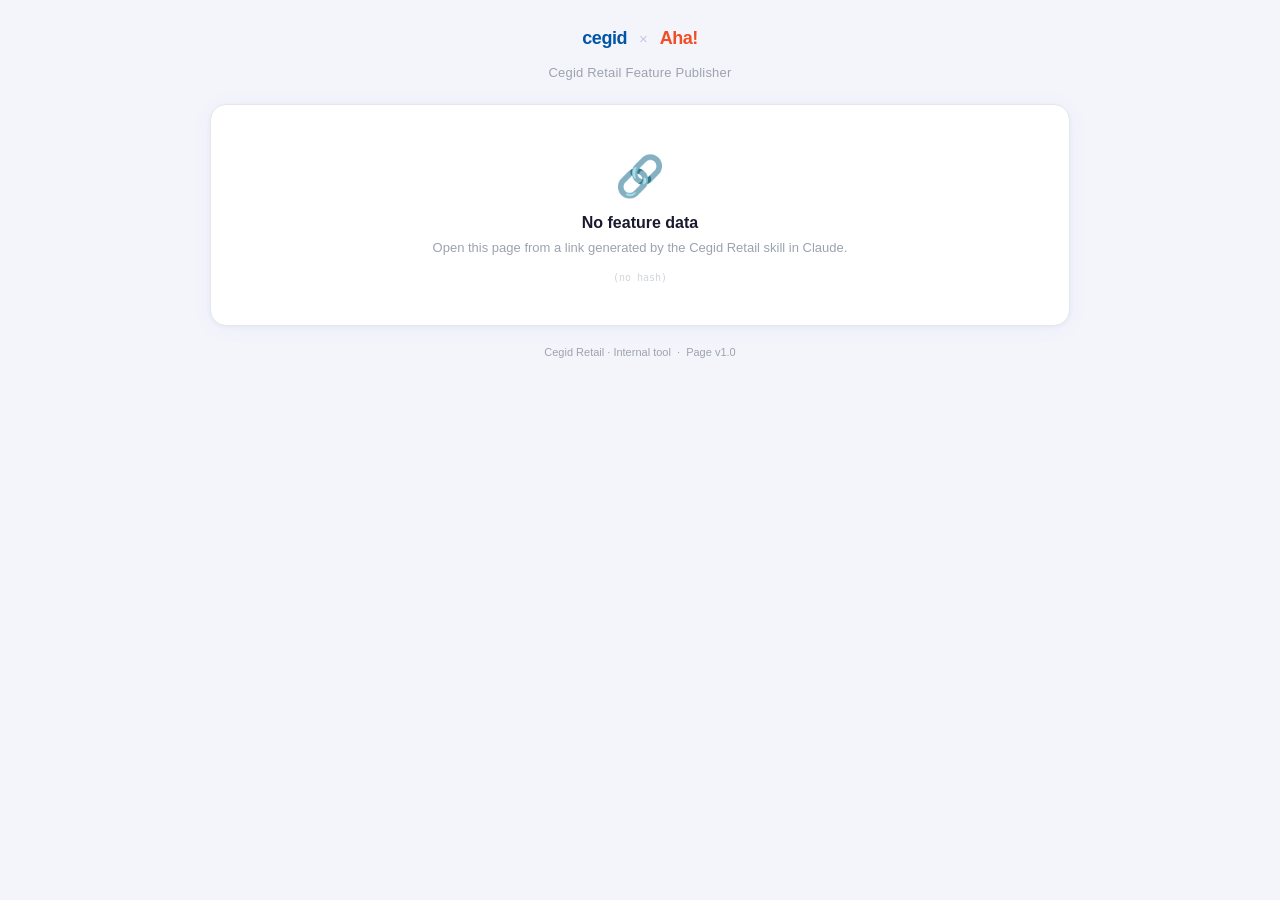
==== index.html @ 449e9b95 "Add files via upload" ====
<!DOCTYPE html>
<html lang="en">
<head>
<meta charset="UTF-8">
<meta name="viewport" content="width=device-width, initial-scale=1.0">
<title>Aha! Feature Publisher · Cegid Retail</title>
<style>
  :root {
    --bg:             #f4f5fb;
    --card-bg:        #ffffff;
    --text:           #1a1a2e;
    --text-muted:     #9ca3af;
    --text-secondary: #6b7280;
    --border:         #e5e7eb;
    --border-focus:   #4361EE;
    --input-bg:       #ffffff;
    --preview-bg:     #f8f9ff;
    --preview-border: #dde2f8;
    --pill-bg:        rgba(67,97,238,0.10);
    --pill-color:     #4361EE;
    --select-arrow:   %236b7280;
    --shadow:         0 2px 20px rgba(67,97,238,0.06), 0 1px 4px rgba(0,0,0,0.04);
    --sep-line:       #f3f4f6;
    --ac-border:      #e5e7eb;
    --ac-hover:       #f0f3ff;
    --ac-text:        #1a1a2e;
  }

  @media (prefers-color-scheme: dark) {
    :root {
      --bg:             #0f1117;
      --card-bg:        #1a1d27;
      --text:           #e2e4ef;
      --text-muted:     #5a6080;
      --text-secondary: #8892b0;
      --border:         #2d3248;
      --border-focus:   #6b7fd4;
      --input-bg:       #12151f;
      --preview-bg:     #12151f;
      --preview-border: #2a2f48;
      --pill-bg:        rgba(107,127,212,0.15);
      --pill-color:     #8899dd;
      --shadow:         0 2px 20px rgba(0,0,0,0.3), 0 1px 4px rgba(0,0,0,0.2);
      --sep-line:       #2d3248;
      --ac-border:      #2d3248;
      --ac-hover:       #1e2235;
      --ac-text:        #e2e4ef;
    }
  }

  *, *::before, *::after { box-sizing: border-box; margin: 0; padding: 0; }

  body {
    font-family: -apple-system, BlinkMacSystemFont, 'Segoe UI', sans-serif;
    font-size: 14px;
    color: var(--text);
    min-height: 100vh;
    background: var(--bg);
    display: flex;
    flex-direction: column;
    align-items: center;
    padding: 0 16px 40px;
  }

  /* ── Header ── */
  .page-header {
    width: 100%;
    max-width: 860px;
    padding: 28px 0 24px;
    display: flex;
    flex-direction: column;
    align-items: center;
    gap: 16px;
  }

  .logos {
    display: flex;
    align-items: center;
    justify-content: center;
    gap: 12px;
  }
  .logo-cegid {
    font-size: 18px;
    font-weight: 800;
    color: #0055A4;
    letter-spacing: -0.5px;
  }
  .logo-arrow {
    color: #c0c8e8;
    font-size: 15px;
    font-weight: 400;
  }
  .logo-aha {
    font-size: 18px;
    font-weight: 800;
    color: #F04E23;
    letter-spacing: -0.5px;
  }

  .page-title {
    font-size: 13px;
    font-weight: 500;
    color: var(--text-muted);
    letter-spacing: 0.2px;
  }

  /* ── Card ── */
  .card {
    background: var(--card-bg);
    border-radius: 16px;
    border: 1px solid var(--border);
    padding: 32px;
    width: 100%;
    max-width: 860px;
    box-shadow: var(--shadow);
  }

  /* ── Preview box ── */
  .preview {
    background: var(--preview-bg);
    border: 1px solid var(--preview-border);
    border-radius: 10px;
    padding: 14px 16px;
    margin-bottom: 24px;
  }
  .preview-name {
    font-size: 16px;
    font-weight: 700;
    color: var(--text);
    line-height: 1.4;
    word-break: break-word;
    margin-bottom: 6px;
  }
  .preview-meta {
    font-size: 11px;
    color: #7080c8;
    margin-top: 4px;
    display: flex;
    gap: 10px;
  }
  .preview-pill {
    background: var(--pill-bg);
    color: #4361EE;
    border-radius: 4px;
    padding: 1px 7px;
    font-size: 11px;
    font-weight: 500;
  }

  /* ── Form ── */
  .field { margin-bottom: 16px; }
  label {
    display: block;
    font-size: 11px;
    font-weight: 700;
    color: var(--text-secondary);
    text-transform: uppercase;
    letter-spacing: 0.5px;
    margin-bottom: 5px;
  }
  label .opt { font-weight: 400; text-transform: none; letter-spacing: 0; color: var(--text-muted); }
  input[type="password"], select {
    width: 100%;
    padding: 10px 13px;
    border: 1.5px solid var(--border);
    border-radius: 9px;
    font-size: 14px;
    font-family: inherit;
    color: var(--text);
    background: var(--card-bg);
    outline: none;
    transition: border-color 0.15s, box-shadow 0.15s;
    -webkit-appearance: none;
  }
  input:focus, select:focus {
    border-color: var(--border-focus);
    box-shadow: 0 0 0 3px rgba(67,97,238,0.10);
  }
  select { background-image: url("data:image/svg+xml,%3Csvg xmlns='http://www.w3.org/2000/svg' width='12' height='12' viewBox='0 0 12 12'%3E%3Cpath fill='%236b7280' d='M6 8L1 3h10z'/%3E%3C/svg%3E"); background-repeat: no-repeat; background-position: right 12px center; padding-right: 32px; cursor: pointer; }
  .grid { display: grid; grid-template-columns: 1fr 1fr 1fr; gap: 12px; }

  /* ── Separator ── */
  .sep {
    font-size: 10px;
    font-weight: 700;
    color: var(--text-muted);
    text-transform: uppercase;
    letter-spacing: 1px;
    margin: 22px 0 14px;
    display: flex;
    align-items: center;
    gap: 10px;
  }
  .sep::before, .sep::after { content: ''; flex: 1; height: 1px; background: var(--sep-line); }

  /* ── Buttons ── */
  .btn {
    padding: 10px 20px;
    border-radius: 9px;
    font-size: 14px;
    font-weight: 500;
    cursor: pointer;
    transition: all 0.15s;
    border: none;
    font-family: inherit;
    white-space: nowrap;
  }
  .btn-primary { background: #4361EE; color: white; }
  .btn-primary:hover { background: #3451d6; transform: translateY(-1px); box-shadow: 0 4px 12px rgba(67,97,238,0.3); }
  .btn-primary:active { transform: translateY(0); box-shadow: none; }
  .btn-primary:disabled { background: #a5b4fc; cursor: not-allowed; transform: none; box-shadow: none; }
  .btn-ghost { background: none; color: var(--text-muted); border: none; font-size: 12px; font-family: inherit; cursor: pointer; padding: 4px 0; }
  .btn-ghost:hover { color: var(--text-secondary); }
  .btn-row { display: flex; justify-content: space-between; align-items: center; margin-top: 20px; }

  /* ── Alerts ── */
  .alert { padding: 11px 14px; border-radius: 9px; font-size: 13px; margin-top: 12px; line-height: 1.5; }
  .alert-error   { background: #fef2f2; border: 1px solid #fecaca; color: #dc2626; }

  /* ── Loading ── */
  .loader {
    display: flex;
    align-items: center;
    gap: 10px;
    color: var(--text-muted);
    font-size: 13px;
    padding: 8px 0;
  }
  .spinner {
    width: 18px; height: 18px;
    border: 2px solid #e5e7eb;
    border-top-color: #4361EE;
    border-radius: 50%;
    animation: spin 0.8s linear infinite;
    flex-shrink: 0;
  }
  @keyframes spin { to { transform: rotate(360deg); } }

  /* ── Success ── */
  .success-wrap { text-align: center; padding: 8px 0; }
  .success-icon {
    width: 64px; height: 64px;
    background: linear-gradient(135deg, #d1fae5, #a7f3d0);
    border-radius: 50%;
    display: flex;
    align-items: center;
    justify-content: center;
    margin: 0 auto 18px;
    font-size: 28px;
    box-shadow: 0 4px 16px rgba(16,185,129,0.2);
  }
  .success-title { font-size: 20px; font-weight: 700; color: var(--text); margin-bottom: 6px; }
  .feature-ref {
    display: flex;
    align-items: center;
    justify-content: space-between;
    gap: 12px;
    background: var(--preview-bg);
    border: 1.5px solid var(--preview-border);
    border-left: 4px solid #4361EE;
    border-radius: 8px;
    padding: 10px 16px;
    font-family: -apple-system, BlinkMacSystemFont, 'Segoe UI', sans-serif;
    font-size: 14px;
    font-weight: 600;
    color: var(--text);
    margin: 10px 0 20px;
    word-break: break-word;
    text-align: left;
    transition: box-shadow 0.15s, transform 0.1s;
  }
  .feature-ref:hover {
    box-shadow: 0 4px 16px rgba(67,97,238,0.15);
    transform: translateY(-1px);
  }
  .btn-view {
    display: inline-flex;
    align-items: center;
    gap: 6px;
    background: #4361EE;
    color: white;
    text-decoration: none;
    padding: 10px 22px;
    border-radius: 9px;
    font-size: 14px;
    font-weight: 500;
    transition: all 0.15s;
  }
  .btn-view:hover { background: #3451d6; transform: translateY(-1px); box-shadow: 0 4px 12px rgba(67,97,238,0.3); }

  /* ── No data ── */
  .no-data { text-align: center; padding: 16px 0 8px; }
  .no-data-icon { font-size: 40px; margin-bottom: 14px; }
  .no-data h2 { font-size: 16px; font-weight: 600; color: var(--text); margin-bottom: 6px; }
  .no-data p  { font-size: 13px; color: var(--text-muted); line-height: 1.5; }

  .hidden { display: none !important; }

  /* ── Autocomplete ── */
  .ac-wrap    { position: relative; }
  .ac-input   { width: 100%; padding: 10px 13px; border: 1.5px solid var(--border); border-radius: 9px; font-size: 14px; font-family: inherit; color: var(--text); background: var(--card-bg); outline: none; transition: border-color 0.15s, box-shadow 0.15s; box-sizing: border-box; }
  .ac-input:focus { border-color: var(--border-focus); box-shadow: 0 0 0 3px rgba(67,97,238,0.10); }
  .ac-input.selected { background: var(--preview-bg); }
  .ac-dropdown { position: absolute; top: calc(100% + 4px); left: 0; right: 0; background: var(--card-bg); border: 1.5px solid var(--border); border-radius: 9px; box-shadow: 0 8px 24px rgba(0,0,0,0.10); max-height: 220px; overflow-y: auto; z-index: 100; display: none; }
  .ac-dropdown.open { display: block; }
  .ac-item   { padding: 9px 13px; cursor: pointer; font-size: 13px; color: var(--text); border-bottom: 1px solid var(--sep-line); line-height: 1.4; }
  .ac-item:last-child { border-bottom: none; }
  .ac-item:hover, .ac-item.active { background: var(--ac-hover); color: var(--border-focus); }
  .ac-empty  { padding: 10px 13px; font-size: 13px; color: var(--text-muted); font-style: italic; }
  .ac-clear  { position: absolute; right: 11px; top: 50%; transform: translateY(-50%); background: none; border: none; cursor: pointer; color: var(--text-muted); font-size: 16px; line-height: 1; padding: 2px; display: none; }
  .ac-clear:hover { color: var(--text-secondary); }

  .page-footer {
    margin-top: 20px;
    font-size: 11px;
    color: var(--text-muted);
    text-align: center;
  }
</style>
</head>
<body>

<!-- Page header with logos -->
<header class="page-header">
  <div class="logos">

    <!-- Cegid logo -->
    <span class="logo-cegid">cegid</span>

    <span class="logo-arrow">×</span>

    <!-- Aha! logo -->
    <span class="logo-aha">Aha!</span>

  </div>
  <p class="page-title">Cegid Retail Feature Publisher</p>
</header>

<!-- Card -->
<div class="card" id="app">

  <!-- No data -->
  <div id="view-nodata" class="no-data hidden">
    <div class="no-data-icon">🔗</div>
    <h2>No feature data</h2>
    <p>Open this page from a link generated by the Cegid Retail skill in Claude.</p>
    <p id="debug-hash" style="font-size:10px;color:#d1d5db;word-break:break-all;margin-top:12px;font-family:monospace"></p>
  </div>

  <!-- Loading -->
  <div id="view-loading" class="hidden">
    <div class="preview" id="preview-loading"></div>
    <div class="loader"><div class="spinner"></div> Connecting to Aha!...</div>
  </div>

  <!-- Connect -->
  <div id="view-connect" class="hidden">
    <div class="preview" id="preview-connect"></div>
    <div class="field">
      <label>API key</label>
      <input type="password" id="token-input" placeholder="Paste your Aha! API key..." autocomplete="off">
      <p style="font-size:11px;color:#9ca3af;margin-top:5px">
        <span id="token-help-text">Find yours in Aha! at</span>
        <a href="https://cegid.aha.io/settings/api_keys" target="_blank" style="color:#4361EE;text-decoration:none">Settings → Developer → API Keys</a>
      </p>
    </div>
    <div id="connect-error"></div>
    <div class="btn-row">
      <button class="btn-ghost" onclick="clearToken()">Clear saved token</button>
      <button class="btn btn-primary" id="connect-btn" onclick="connect()">Connect →</button>
    </div>
  </div>

  <!-- Select -->
  <div id="view-select" class="hidden">
    <div class="preview" id="preview-select"></div>
    <div style="margin-bottom:14px"></div>
    <div class="grid">
      <div class="field">
        <label>Release <span class="opt">(required)</span></label>
        <select id="release-select"><option value="">— Select —</option></select>
      </div>
      <div class="field">
        <label>Initiative <span class="opt">(optional)</span></label>
        <div class="ac-wrap">
          <input type="text" id="initiative-input" class="ac-input" placeholder="Search initiatives..." autocomplete="off">
          <button class="ac-clear" id="initiative-clear" onclick="clearInitiative()">×</button>
          <div class="ac-dropdown" id="initiative-dropdown"></div>
        </div>
        <input type="hidden" id="initiative-select">
      </div>
      <div class="field">
        <label>Epic <span class="opt">(optional)</span></label>
        <div class="ac-wrap">
          <input type="text" id="epic-input" class="ac-input" placeholder="Search epics..." autocomplete="off">
          <button class="ac-clear" id="epic-clear" onclick="clearEpic()">×</button>
          <div class="ac-dropdown" id="epic-dropdown"></div>
        </div>
        <input type="hidden" id="epic-select">
      </div>
    </div>
    <div id="push-error"></div>
    <div class="btn-row">
      <button class="btn-ghost" onclick="changeToken()">Change token</button>
      <button class="btn btn-primary" id="push-btn" onclick="push()">Push to Aha! →</button>
    </div>
  </div>

  <!-- Success -->
  <div id="view-success" class="success-wrap hidden">
    <div class="success-icon">✓</div>
    <p class="success-title">Feature created</p>
    <a id="success-link" href="#" target="_blank" class="feature-ref" id="success-ref" style="text-decoration:none;display:flex;align-items:center;justify-content:space-between;gap:12px;cursor:pointer">
      <span id="success-ref-text">—</span>
      <span style="display:inline-flex;align-items:center;gap:5px;white-space:nowrap;color:#4361EE;font-size:13px;flex-shrink:0">
        View in Aha!
        <svg width="12" height="12" viewBox="0 0 13 13" fill="none"><path d="M2 11L11 2M11 2H5M11 2V8" stroke="#4361EE" stroke-width="1.5" stroke-linecap="round" stroke-linejoin="round"/></svg>
      </span>
    </a>
    <p id="success-name" style="display:none"></p>
  </div>

</div>

<footer class="page-footer">
  Cegid Retail · Internal tool &nbsp;·&nbsp;
  Page <span id="footer-page-version">v1.0</span>
  <span id="footer-skill-version"></span>
</footer>

<script>
  const FR = navigator.language?.startsWith('fr');

  const i18n = {
    'Push to Aha! →':              FR ? 'Publier sur Aha! →' : 'Push to Aha! →',
    'Change token':                FR ? 'Changer de token'   : 'Change token',
    'Clear saved token':           FR ? 'Effacer le token'   : 'Clear saved token',
    'Connect →':                   FR ? 'Se connecter →'     : 'Connect →',
    'Feature created':             FR ? 'Feature créée'      : 'Feature created',
    'Paste your Aha! API key...':  FR ? 'Colle ta clé API Aha!...' : 'Paste your Aha! API key...',
    'Find yours in Aha! at':       FR ? 'Trouve la tienne dans Aha! :' : 'Find yours in Aha! at',
  };

  function t(key) { return i18n[key] || key; }

  function applyTranslations() {
    document.getElementById('connect-btn').textContent    = t('Connect →');
    document.getElementById('token-input').placeholder    = t('Paste your Aha! API key...');
    document.getElementById('token-help-text').textContent = t('Find yours in Aha! at');
    document.querySelectorAll('.btn-ghost').forEach(b => {
      if (b.textContent.trim() === 'Clear saved token') b.textContent = t('Clear saved token');
      if (b.textContent.trim() === 'Change token')      b.textContent = t('Change token');
    });
  }


  const LS_TOKEN      = 'cegid_aha_token';
  const LS_RELEASE    = 'cegid_aha_last_release';
  const LS_EPIC       = 'cegid_aha_last_epic';
  const LS_INITIATIVE = 'cegid_aha_last_initiative';
  const AHA_BASE   = 'https://cegid.aha.io/api/v1';
  let feature      = null;

  function loadFromHash() {
    try {
      const hash = window.location.hash;
      if (!hash || !hash.includes('data=')) return null;
      const raw      = hash.slice(hash.indexOf('data=') + 5).split('&')[0];
      const decoded  = decodeURIComponent(raw);
      const b64      = decoded.replace(/-/g, '+').replace(/_/g, '/');
      const clean    = b64.replace(/[^A-Za-z0-9+/=]/g, '');    // strip invisible chars
      const stripped = clean.replace(/=+$/, '');
      const padded   = stripped + '='.repeat((4 - stripped.length % 4) % 4);
      const bytes    = Uint8Array.from(atob(padded), c => c.charCodeAt(0));
      return JSON.parse(new TextDecoder('utf-8').decode(bytes));
    } catch(e) { console.error('Hash parse error:', e); return null; }
  }

  function renderPreview(id) {
    if (!feature) return;
    const nameLen = feature.name.length;
    const tooLong = nameLen > 80;
    const warning = tooLong
      ? `<div style="margin-top:7px;font-size:11px;color:#b45309;background:#fffbeb;border:1px solid #fcd34d;border-radius:6px;padding:4px 9px">⚠ Name is ${nameLen} chars — Aha! truncates after ~80. Consider shortening.</div>`
      : '';
    const personas = (feature.personas || []).map(p =>
      `<span style="background:rgba(112,128,200,0.15);color:#7080c8;border-radius:4px;padding:1px 7px;font-size:11px;font-weight:500">${escHtml(p)}</span>`
    ).join('');
    document.getElementById(id).innerHTML = `
      <div class="preview-name">${escHtml(feature.name)}</div>
      <div class="preview-meta" style="display:flex;gap:6px;flex-wrap:wrap;margin-top:5px">
        <span class="preview-pill">${escHtml(feature.tags)}</span>
        <span class="preview-pill">${escHtml(feature.product)}</span>
        ${personas}
      </div>
      ${warning}
      <div style="margin-top:12px">
        <div style="max-height:340px;overflow-y:auto;border-radius:6px;font-size:13px;line-height:1.5">${buildFeatureHTML(feature)}</div>
      </div>`;
  }

  async function ahaFetch(path, opts = {}) {
    const tok = localStorage.getItem(LS_TOKEN);
    const res = await fetch(`${AHA_BASE}${path}`, {
      ...opts,
      headers: { 'Authorization': `Bearer ${tok}`, 'Content-Type': 'application/json', 'Accept': 'application/json', ...(opts.headers || {}) },
    });
    if (!res.ok) { const e = await res.json().catch(() => ({})); throw new Error(e.error || `HTTP ${res.status}`); }
    return res.json();
  }

  async function connect() {
    const val = document.getElementById('token-input').value.trim();
    if (!val) { showErr('connect-error', 'Please enter your API key.'); return; }
    localStorage.setItem(LS_TOKEN, val);
    const btn = document.getElementById('connect-btn');
    btn.innerHTML = '<span style="display:inline-flex;align-items:center;gap:6px"><span style="width:14px;height:14px;border:2px solid rgba(255,255,255,0.3);border-top-color:white;border-radius:50%;animation:spin 0.8s linear infinite;display:inline-block"></span>Connecting...</span>';
    btn.disabled = true;
    try { await loadData(); }
    catch(e) {
      localStorage.removeItem(LS_TOKEN);
      showErr('connect-error', fmtErr(e));
      btn.innerHTML = 'Connect →'; btn.disabled = false;
    }
  }

  async function loadData() {
    showView('loading'); renderPreview('preview-loading');
    const p = encodeURIComponent(feature.product);
    // Fetch all initiatives with pagination
    async function fetchAllPersonas(product) {
      try {
        const res = await ahaFetch(`/products/${product}/personas?per_page=200`);
        return res.personas || [];
      } catch { return []; }
    }

    async function fetchAllInitiatives(product) {
      const first = await ahaFetch(`/products/${product}/initiatives?per_page=200&page=1`);
      let all = first.initiatives || [];
      const total = first.pagination?.total_pages || 1;
      if (total > 1) {
        const pages = [];
        for (let p = 2; p <= total; p++) pages.push(ahaFetch(`/products/${product}/initiatives?per_page=200&page=${p}`));
        const rest = await Promise.all(pages);
        rest.forEach(r => { all = all.concat(r.initiatives || []); });
      }
      return all;
    }
    async function fetchAllReleases(product) {
      const first = await ahaFetch(`/products/${product}/releases?per_page=200&page=1`);
      let all = first.releases || [];
      const total = first.pagination?.total_pages || 1;
      if (total > 1) {
        const pages = [];
        for (let p = 2; p <= total; p++) pages.push(ahaFetch(`/products/${product}/releases?per_page=200&page=${p}`));
        const rest = await Promise.all(pages);
        rest.forEach(r => { all = all.concat(r.releases || []); });
      }
      return all;
    }

    // Fetch all epics with pagination
    async function fetchAllEpics(product) {
      const first = await ahaFetch(`/products/${product}/epics?per_page=200&page=1`);
      let all = first.epics || [];
      const total = first.pagination?.total_pages || 1;
      if (total > 1) {
        const pages = [];
        for (let p = 2; p <= total; p++) pages.push(ahaFetch(`/products/${product}/epics?per_page=200&page=${p}`));
        const rest = await Promise.all(pages);
        rest.forEach(r => { all = all.concat(r.epics || []); });
      }
      return all;
    }

    const [allReleases, allEpics, allInitiatives, allPersonas] = await Promise.all([
      fetchAllReleases(p),
      fetchAllEpics(p),
      fetchAllInitiatives(p),
      fetchAllPersonas(p),
    ]);
    window._ahaPersonas = allPersonas;

    const releases = allReleases
      .filter(x => x.name?.startsWith('PI'))
      .sort((a, b) => {
        const da = a.release_date ? new Date(a.release_date) : new Date(0);
        const db = b.release_date ? new Date(b.release_date) : new Date(0);
        return db - da;
      });

    const epics = allEpics.filter(x => {
      const status = (x.workflow_status?.name || x.status || '').toLowerCase();
      return status !== 'will not implement';
    });
    document.getElementById('release-select').innerHTML =
      '<option value="">— Select —</option>' + releases.map(x=>`<option value="${escHtml(x.id)}">${escHtml(x.name)}</option>`).join('');
    document.getElementById('epic-select').value = '';
    initEpicAutocomplete(epics);
    document.getElementById('initiative-select').value = '';
    initInitiativeAutocomplete(allInitiatives.filter(x => {
      const status = (x.workflow_status?.name || x.status || '').toLowerCase();
      return status !== 'will not implement';
    }));

    // Restore last used values
    const lastRelease = localStorage.getItem(LS_RELEASE);
    const lastEpic    = localStorage.getItem(LS_EPIC);
    if (lastRelease) document.getElementById('release-select').value = lastRelease;
    if (lastEpic)    restoreEpic(lastEpic);
    if (localStorage.getItem(LS_INITIATIVE)) restoreInitiative(localStorage.getItem(LS_INITIATIVE));

    // Enable push button only when release is selected
    const relSel  = document.getElementById('release-select');
    const pushBtn = document.getElementById('push-btn');
    const syncBtn = () => { pushBtn.disabled = !relSel.value; };
    relSel.addEventListener('change', syncBtn);
    syncBtn();
    renderPreview('preview-select');
    showView('select');
  }

  async function push() {
    const releaseId = document.getElementById('release-select').value;
    const epicId       = document.getElementById('epic-select').value;
    const initiativeId = document.getElementById('initiative-select').value;
    if (!releaseId) { showErr('push-error', 'Please select a release.'); return; }
    const btn = document.getElementById('push-btn');
    btn.innerHTML = '<span style="display:inline-flex;align-items:center;gap:6px"><span style="width:14px;height:14px;border:2px solid rgba(255,255,255,0.3);border-top-color:white;border-radius:50%;animation:spin 0.8s linear infinite;display:inline-block"></span>Pushing...</span>';
    btn.disabled = true;
    const html    = buildFeatureHTML(feature);
    const personas = (feature.personas || []).map(name => ({ name }));

    const payload = { feature: {
      name:          feature.name,
      description:   html,
      workflow_kind: { name: 'New' },
      release_id:    releaseId,
      tags:          feature.tags,
      ...(personas.length  ? { personas:     personas     } : {}),
      ...(epicId           ? { epic_id:       epicId       } : {}),
      ...(initiativeId     ? { initiative_id: initiativeId } : {}),
    }};
    console.log('Full payload:', JSON.stringify(payload, null, 2));
    try {
      const data = await ahaFetch(`/products/${encodeURIComponent(feature.product)}/features`, { method: 'POST', body: JSON.stringify(payload) });
      const featureRef = data.feature?.reference_num;
      const featureId  = data.feature?.id;
      console.log('Aha! response keys:', Object.keys(data.feature || {}));
      console.log('Initiative in response:', data.feature?.initiative);
      console.log('Personas in response:', data.feature?.personas);

      localStorage.setItem(LS_RELEASE, releaseId);
      if (epicId)       localStorage.setItem(LS_EPIC, epicId);       else localStorage.removeItem(LS_EPIC);
      if (initiativeId) localStorage.setItem(LS_INITIATIVE, initiativeId); else localStorage.removeItem(LS_INITIATIVE);
      document.getElementById('success-ref-text').innerHTML =
        `<span style="opacity:0.7;margin-right:8px">${escHtml(featureRef || '—')}</span>${escHtml(data.feature?.name || feature.name)}`;
      document.getElementById('success-link').href = data.feature?.url || '#';
      document.getElementById('success-link').href        = data.feature?.url || '#';
      showView('success');
    } catch(e) {
      showErr('push-error', fmtErr(e));
      btn.innerHTML = 'Push to Aha! →'; btn.disabled = false;
    }
  }

  let allInitiativesData = [];
  let activeInitiativeIdx = -1;

  function initInitiativeAutocomplete(initiatives) {
    allInitiativesData = initiatives;
    const inp  = document.getElementById('initiative-input');
    const drop = document.getElementById('initiative-dropdown');
    inp.addEventListener('input', () => {
      const q = inp.value.trim().toLowerCase();
      renderInitiativeDropdown(q ? allInitiativesData.filter(i => i.name.toLowerCase().includes(q)) : []);
      drop.classList.toggle('open', q.length > 0);
      if (!q) { document.getElementById('initiative-select').value = ''; inp.classList.remove('selected'); showInitiativeClear(false); }
      activeInitiativeIdx = -1;
    });
    inp.addEventListener('keydown', e => {
      const items = drop.querySelectorAll('.ac-item');
      if (e.key === 'ArrowDown') { activeInitiativeIdx = Math.min(activeInitiativeIdx + 1, items.length - 1); highlightInitiativeItem(items); e.preventDefault(); }
      else if (e.key === 'ArrowUp') { activeInitiativeIdx = Math.max(activeInitiativeIdx - 1, 0); highlightInitiativeItem(items); e.preventDefault(); }
      else if (e.key === 'Enter' && activeInitiativeIdx >= 0) { items[activeInitiativeIdx]?.click(); e.preventDefault(); }
      else if (e.key === 'Escape') { drop.classList.remove('open'); inp.blur(); }
    });
    inp.addEventListener('focus', () => {
      if (inp.value.trim()) { renderInitiativeDropdown(allInitiativesData.filter(i => i.name.toLowerCase().includes(inp.value.trim().toLowerCase()))); drop.classList.add('open'); }
    });
    document.addEventListener('click', e => { if (!e.target.closest('#initiative-input') && !e.target.closest('#initiative-dropdown')) drop.classList.remove('open'); });
  }

  function renderInitiativeDropdown(initiatives) {
    const drop = document.getElementById('initiative-dropdown');
    drop.innerHTML = '';
    if (!initiatives.length) {
      const empty = document.createElement('div');
      empty.className = 'ac-empty';
      empty.textContent = 'No matching initiatives';
      drop.appendChild(empty);
      return;
    }
    initiatives.forEach(init => {
      const div = document.createElement('div');
      div.className = 'ac-item';
      div.textContent = init.name;
      div.addEventListener('click', () => selectInitiative(init.id, init.name));
      drop.appendChild(div);
    });
  }

  function highlightInitiativeItem(items) {
    items.forEach((el, i) => el.classList.toggle('active', i === activeInitiativeIdx));
    items[activeInitiativeIdx]?.scrollIntoView({ block: 'nearest' });
  }

  function selectInitiative(id, name) {
    document.getElementById('initiative-select').value = id;
    document.getElementById('initiative-input').value  = name;
    document.getElementById('initiative-input').classList.add('selected');
    document.getElementById('initiative-dropdown').classList.remove('open');
    showInitiativeClear(true);
    activeInitiativeIdx = -1;
  }

  function clearInitiative() {
    document.getElementById('initiative-select').value = '';
    document.getElementById('initiative-input').value  = '';
    document.getElementById('initiative-input').classList.remove('selected');
    showInitiativeClear(false);
    localStorage.removeItem(LS_INITIATIVE);
  }

  function showInitiativeClear(show) { document.getElementById('initiative-clear').style.display = show ? 'block' : 'none'; }

  function restoreInitiative(id) {
    const init = allInitiativesData.find(i => i.id === id);
    if (init) selectInitiative(init.id, init.name);
  }


  let activeIdx    = -1;

  function initEpicAutocomplete(epics) {
    allEpicsData = epics;
    const inp  = document.getElementById('epic-input');
    const drop = document.getElementById('epic-dropdown');

    inp.addEventListener('input', () => {
      const q = inp.value.trim().toLowerCase();
      renderDropdown(q ? allEpicsData.filter(e => e.name.toLowerCase().includes(q)) : []);
      drop.classList.toggle('open', q.length > 0);
      if (!q) { document.getElementById('epic-select').value = ''; inp.classList.remove('selected'); showClear(false); }
      activeIdx = -1;
    });

    inp.addEventListener('keydown', e => {
      const items = drop.querySelectorAll('.ac-item');
      if (e.key === 'ArrowDown') { activeIdx = Math.min(activeIdx + 1, items.length - 1); highlightItem(items); e.preventDefault(); }
      else if (e.key === 'ArrowUp') { activeIdx = Math.max(activeIdx - 1, 0); highlightItem(items); e.preventDefault(); }
      else if (e.key === 'Enter' && activeIdx >= 0) { items[activeIdx]?.click(); e.preventDefault(); }
      else if (e.key === 'Escape') { drop.classList.remove('open'); inp.blur(); }
    });

    inp.addEventListener('focus', () => {
      if (inp.value.trim()) { renderDropdown(allEpicsData.filter(e => e.name.toLowerCase().includes(inp.value.trim().toLowerCase()))); drop.classList.add('open'); }
    });

    document.addEventListener('click', e => { if (!e.target.closest('.ac-wrap')) drop.classList.remove('open'); });
  }

  function renderDropdown(filtered) {
    const drop = document.getElementById('epic-dropdown');
    drop.innerHTML = '';
    if (!filtered.length) {
      const empty = document.createElement('div');
      empty.className = 'ac-empty';
      empty.textContent = 'No matching epics';
      drop.appendChild(empty);
      return;
    }
    filtered.forEach(epic => {
      const div = document.createElement('div');
      div.className = 'ac-item';
      div.textContent = epic.name;
      div.addEventListener('click', () => selectEpic(epic.id, epic.name));
      drop.appendChild(div);
    });
  }

  function highlightItem(items) {
    items.forEach((el, i) => el.classList.toggle('active', i === activeIdx));
    items[activeIdx]?.scrollIntoView({ block: 'nearest' });
  }

  function selectEpic(id, name) {
    document.getElementById('epic-select').value = id;
    document.getElementById('epic-input').value  = name;
    document.getElementById('epic-input').classList.add('selected');
    document.getElementById('epic-dropdown').classList.remove('open');
    showClear(true);
    activeIdx = -1;
  }

  function clearEpic() {
    document.getElementById('epic-select').value = '';
    document.getElementById('epic-input').value  = '';
    document.getElementById('epic-input').classList.remove('selected');
    showClear(false);
    localStorage.removeItem(LS_EPIC);
  }

  function showClear(show) { document.getElementById('epic-clear').style.display = show ? 'block' : 'none'; }

  function restoreEpic(id) {
    const epic = allEpicsData.find(e => e.id === id);
    if (epic) selectEpic(epic.id, epic.name);
  }


  function escHtml(s) {
    return String(s ?? '').replace(/&/g,'&amp;').replace(/</g,'&lt;').replace(/>/g,'&gt;').replace(/"/g,'&quot;').replace(/'/g,'&#39;');
  }

  function buildFeatureHTML(f) {
    // Support both old format (f.html) and new structured format
    // Ancien format f.html supprimé : injectait du HTML brut venu de l'URL
    const lbl  = 'width="20%" style="background-color:#7080c8;width:20%;vertical-align:middle;padding:7px 12px"';
    const cnt  = 'width="80%" style="vertical-align:top;padding:7px 12px;width:80%"';
    const cntA = 'width="80%" style="vertical-align:top;padding:7px 12px;width:80%;background-color:rgba(67,97,238,0.04)"';
    const tbl  = 'width="100%" style="width:100%;border-collapse:separate;border-spacing:0;border-radius:8px;overflow:hidden;border:1px solid #d0d0d0;border-left:4px solid #4361EE;font-family:sans-serif;font-size:13px"';
    const li   = (items) => (items || []).map(x => `<li>${escHtml(x)}</li>`).join('');
    const br   = (s) => escHtml(s || '').replace(/\n/g, '<br>');
    return `<table ${tbl}>`
      + `<tr><td ${lbl}><b>Context</b></td><td ${cnt}>${br(f.context)}</td></tr>`
      + `<tr><td ${lbl}><b>Objective</b></td><td ${cntA}>${br(f.objective)}</td></tr>`
      + `<tr><td ${lbl}><b>Scope</b></td><td ${cnt}><strong>Included</strong><ul style="margin:4px 0 8px 0;padding-left:18px">${li(f.included)}</ul><strong>Excluded</strong><ul style="margin:4px 0 0 0;padding-left:18px">${li(f.excluded)}</ul></td></tr>`
      + `<tr><td ${lbl}><b>Acceptance criteria</b></td><td ${cntA}><ul style="margin:0;padding-left:18px">${li(f.criteria)}</ul></td></tr>`
      + `<tr><td ${lbl}><b>Dependencies &amp; notes</b></td><td ${cnt}>${br(f.dependencies)}</td></tr>`
      + `<tr><td ${lbl}><b>Suggested vertical slices</b></td><td ${cntA}><ul style="margin:0;padding-left:18px">${li(f.slices)}</ul></td></tr>`
      + `</table>`;
  }


  function showView(n) {
    ['nodata','loading','connect','select','success'].forEach(v =>
      document.getElementById(`view-${v}`).classList.toggle('hidden', v !== n));
    if (n === 'connect')  applyTranslations();
    if (n === 'select') {
      document.getElementById('push-btn').textContent = t('Push to Aha! →');
    }
    if (n === 'success') {
      document.querySelector('.success-title').textContent = t('Feature created');
    }
  }
  function showErr(id, msg) { document.getElementById(id).innerHTML = `<div class="alert alert-error">${escHtml(msg)}</div>`; }
  function fmtErr(e) { return e instanceof TypeError ? 'Network error — check your connection or API key.' : `Error: ${e.message}`; }
  function clearToken()  { localStorage.removeItem(LS_TOKEN); document.getElementById('token-input').value = ''; document.getElementById('connect-error').innerHTML = ''; }
  function changeToken() { clearToken(); renderPreview('preview-connect'); showView('connect'); }

  (async function init() {
    feature = loadFromHash();
    if (!feature) {
      showView('nodata');
      const dbg = document.getElementById('debug-hash');
      if (dbg) dbg.textContent = window.location.hash.slice(0, 120) || '(no hash)';
      return;
    }
    if (feature.skill_version) {
      document.getElementById('footer-skill-version').textContent = ` · Skill ${feature.skill_version}`;
    }
    const saved = localStorage.getItem(LS_TOKEN);
    if (saved) { try { await loadData(); return; } catch { localStorage.removeItem(LS_TOKEN); } }
    renderPreview('preview-connect');
    showView('connect');
  })();
</script>
</body>
</html>
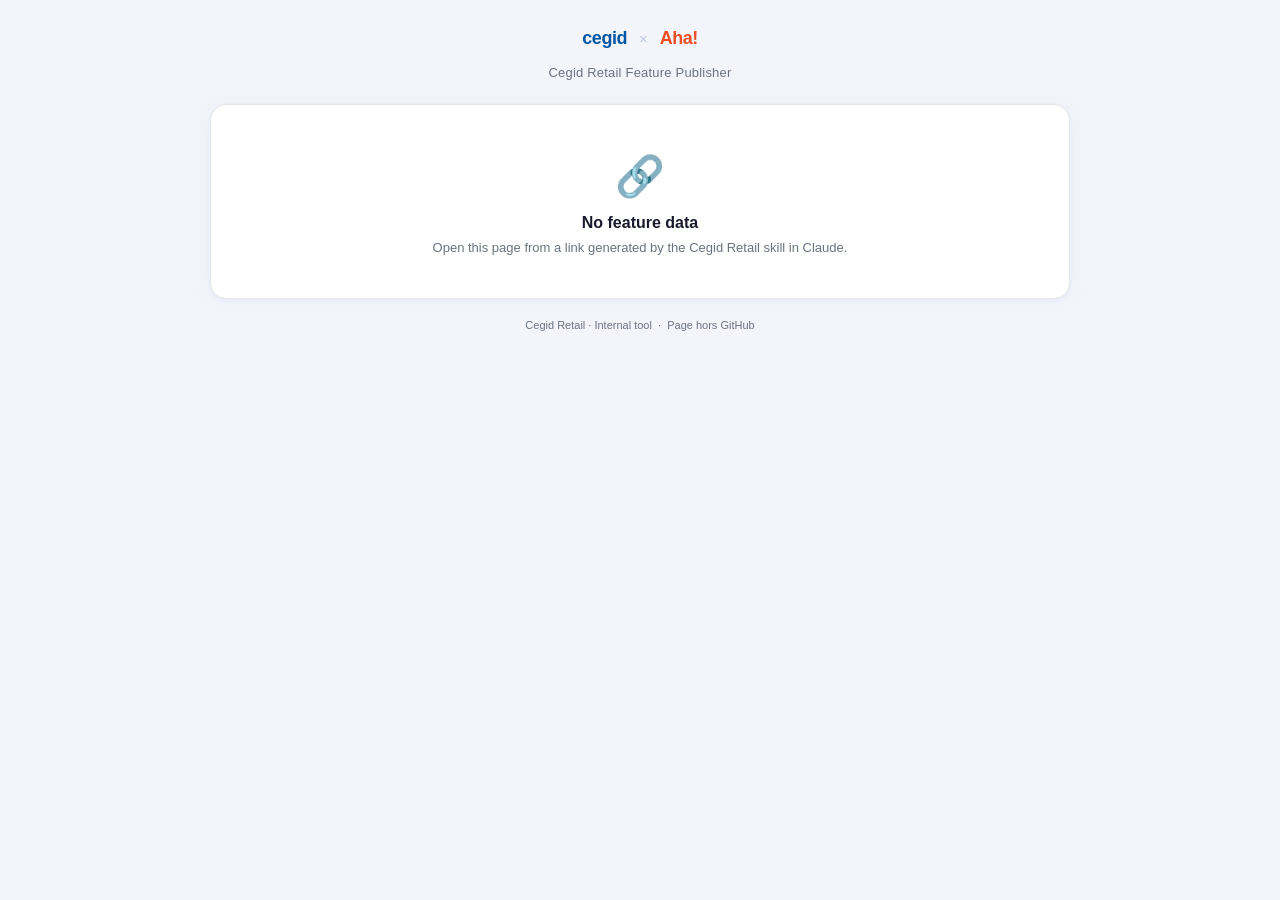
==== commit 48d19125: "Update index.html" ====
--- a/index.html
+++ b/index.html
@@ -9,7 +9,9 @@
     --bg:             #f4f5fb;
     --card-bg:        #ffffff;
     --text:           #1a1a2e;
-    --text-muted:     #9ca3af;
+    --text-muted:     #6b7280;
+    --link:           #4361EE;
+    --logo-cegid:     #0055A4;
     --text-secondary: #6b7280;
     --border:         #e5e7eb;
     --border-focus:   #4361EE;
@@ -31,8 +33,10 @@
       --bg:             #0f1117;
       --card-bg:        #1a1d27;
       --text:           #e2e4ef;
-      --text-muted:     #5a6080;
-      --text-secondary: #8892b0;
+      --text-muted:     #9aa3c7;
+      --text-secondary: #b4bcd8;
+      --link:           #8fa2ff;
+      --logo-cegid:     #6ea8ff;
       --border:         #2d3248;
       --border-focus:   #6b7fd4;
       --input-bg:       #12151f;
@@ -82,7 +86,7 @@
   .logo-cegid {
     font-size: 18px;
     font-weight: 800;
-    color: #0055A4;
+    color: var(--logo-cegid);
     letter-spacing: -0.5px;
   }
   .logo-arrow {
@@ -133,14 +137,14 @@
   }
   .preview-meta {
     font-size: 11px;
-    color: #7080c8;
+    color: var(--pill-color);
     margin-top: 4px;
     display: flex;
     gap: 10px;
   }
   .preview-pill {
     background: var(--pill-bg);
-    color: #4361EE;
+    color: var(--pill-color);
     border-radius: 4px;
     padding: 1px 7px;
     font-size: 11px;
@@ -344,7 +348,6 @@
     <div class="no-data-icon">🔗</div>
     <h2>No feature data</h2>
     <p>Open this page from a link generated by the Cegid Retail skill in Claude.</p>
-    <p id="debug-hash" style="font-size:10px;color:#d1d5db;word-break:break-all;margin-top:12px;font-family:monospace"></p>
   </div>
 
   <!-- Loading -->
@@ -359,9 +362,9 @@
     <div class="field">
       <label>API key</label>
       <input type="password" id="token-input" placeholder="Paste your Aha! API key..." autocomplete="off">
-      <p style="font-size:11px;color:#9ca3af;margin-top:5px">
+      <p style="font-size:11px;color:var(--text-muted);margin-top:5px">
         <span id="token-help-text">Find yours in Aha! at</span>
-        <a href="https://cegid.aha.io/settings/api_keys" target="_blank" style="color:#4361EE;text-decoration:none">Settings → Developer → API Keys</a>
+        <a href="https://cegid.aha.io/settings/api_keys" target="_blank" style="color:var(--link);text-decoration:none">Settings → Developer → API Keys</a>
       </p>
     </div>
     <div id="connect-error"></div>
@@ -412,9 +415,9 @@
     <p class="success-title">Feature created</p>
     <a id="success-link" href="#" target="_blank" class="feature-ref" id="success-ref" style="text-decoration:none;display:flex;align-items:center;justify-content:space-between;gap:12px;cursor:pointer">
       <span id="success-ref-text">—</span>
-      <span style="display:inline-flex;align-items:center;gap:5px;white-space:nowrap;color:#4361EE;font-size:13px;flex-shrink:0">
+      <span style="display:inline-flex;align-items:center;gap:5px;white-space:nowrap;color:var(--link);font-size:13px;flex-shrink:0">
         View in Aha!
-        <svg width="12" height="12" viewBox="0 0 13 13" fill="none"><path d="M2 11L11 2M11 2H5M11 2V8" stroke="#4361EE" stroke-width="1.5" stroke-linecap="round" stroke-linejoin="round"/></svg>
+        <svg width="12" height="12" viewBox="0 0 13 13" fill="none"><path d="M2 11L11 2M11 2H5M11 2V8" stroke="currentColor" stroke-width="1.5" stroke-linecap="round" stroke-linejoin="round"/></svg>
       </span>
     </a>
     <p id="success-name" style="display:none"></p>
@@ -424,7 +427,7 @@
 
 <footer class="page-footer">
   Cegid Retail · Internal tool &nbsp;·&nbsp;
-  Page <span id="footer-page-version">v1.0</span>
+  Page <span id="footer-page-version">…</span>
   <span id="footer-skill-version"></span>
 </footer>
 
@@ -484,7 +487,7 @@
       ? `<div style="margin-top:7px;font-size:11px;color:#b45309;background:#fffbeb;border:1px solid #fcd34d;border-radius:6px;padding:4px 9px">⚠ Name is ${nameLen} chars — Aha! truncates after ~80. Consider shortening.</div>`
       : '';
     const personas = (feature.personas || []).map(p =>
-      `<span style="background:rgba(112,128,200,0.15);color:#7080c8;border-radius:4px;padding:1px 7px;font-size:11px;font-weight:500">${escHtml(p)}</span>`
+      `<span style="background:rgba(112,128,200,0.15);color:var(--pill-color);border-radius:4px;padding:1px 7px;font-size:11px;font-weight:500">${escHtml(p)}</span>`
     ).join('');
     document.getElementById(id).innerHTML = `
       <div class="preview-name">${escHtml(feature.name)}</div>
@@ -827,7 +830,7 @@
   function buildFeatureHTML(f) {
     // Support both old format (f.html) and new structured format
     // Ancien format f.html supprimé : injectait du HTML brut venu de l'URL
-    const lbl  = 'width="20%" style="background-color:#7080c8;width:20%;vertical-align:middle;padding:7px 12px"';
+    const lbl  = 'width="20%" style="background-color:#7080c8;color:#1a1a2e;width:20%;vertical-align:middle;padding:7px 12px"';
     const cnt  = 'width="80%" style="vertical-align:top;padding:7px 12px;width:80%"';
     const cntA = 'width="80%" style="vertical-align:top;padding:7px 12px;width:80%;background-color:rgba(67,97,238,0.04)"';
     const tbl  = 'width="100%" style="width:100%;border-collapse:separate;border-spacing:0;border-radius:8px;overflow:hidden;border:1px solid #d0d0d0;border-left:4px solid #4361EE;font-family:sans-serif;font-size:13px"';
@@ -860,12 +863,46 @@
   function clearToken()  { localStorage.removeItem(LS_TOKEN); document.getElementById('token-input').value = ''; document.getElementById('connect-error').innerHTML = ''; }
   function changeToken() { clearToken(); renderPreview('preview-connect'); showView('connect'); }
 
+  // Version de la page = dernier commit GitHub ayant modifié index.html
+  const GH_REPO = (() => {
+    const owner = location.hostname.match(/^([^.]+)\.github\.io$/)?.[1];
+    const repo  = location.pathname.split('/').filter(Boolean)[0];
+    return owner && repo ? `${owner}/${repo}` : null;
+  })();
+  const LS_VERSION = 'cegid_aha_page_version';
+
+  function renderPageVersion(v) {
+    const el = document.getElementById('footer-page-version');
+    el.textContent = '';
+    if (!v) { el.textContent = 'hors GitHub'; return; }
+    const a = document.createElement('a');
+    a.href = v.url; a.target = '_blank'; a.rel = 'noopener';
+    a.style.color = 'inherit';
+    a.textContent = `${v.sha} · ${new Date(v.date).toLocaleDateString('fr-FR')}`;
+    el.appendChild(a);
+  }
+
+  async function loadPageVersion() {
+    if (!GH_REPO) { renderPageVersion(null); return; }
+    try {
+      const cached = JSON.parse(localStorage.getItem(LS_VERSION) || 'null');
+      if (cached && Date.now() - cached.t < 10 * 60 * 1000) { renderPageVersion(cached); return; }
+    } catch {}
+    try {
+      const res = await fetch(`https://api.github.com/repos/${GH_REPO}/commits?path=index.html&per_page=1`);
+      if (!res.ok) throw new Error(res.status);
+      const c = (await res.json())[0];
+      const v = { t: Date.now(), sha: c.sha.slice(0, 7), date: c.commit.committer.date, url: c.html_url };
+      try { localStorage.setItem(LS_VERSION, JSON.stringify(v)); } catch {}
+      renderPageVersion(v);
+    } catch { document.getElementById('footer-page-version').textContent = 'version indisponible'; }
+  }
+
   (async function init() {
+    loadPageVersion();
     feature = loadFromHash();
     if (!feature) {
       showView('nodata');
-      const dbg = document.getElementById('debug-hash');
-      if (dbg) dbg.textContent = window.location.hash.slice(0, 120) || '(no hash)';
       return;
     }
     if (feature.skill_version) {
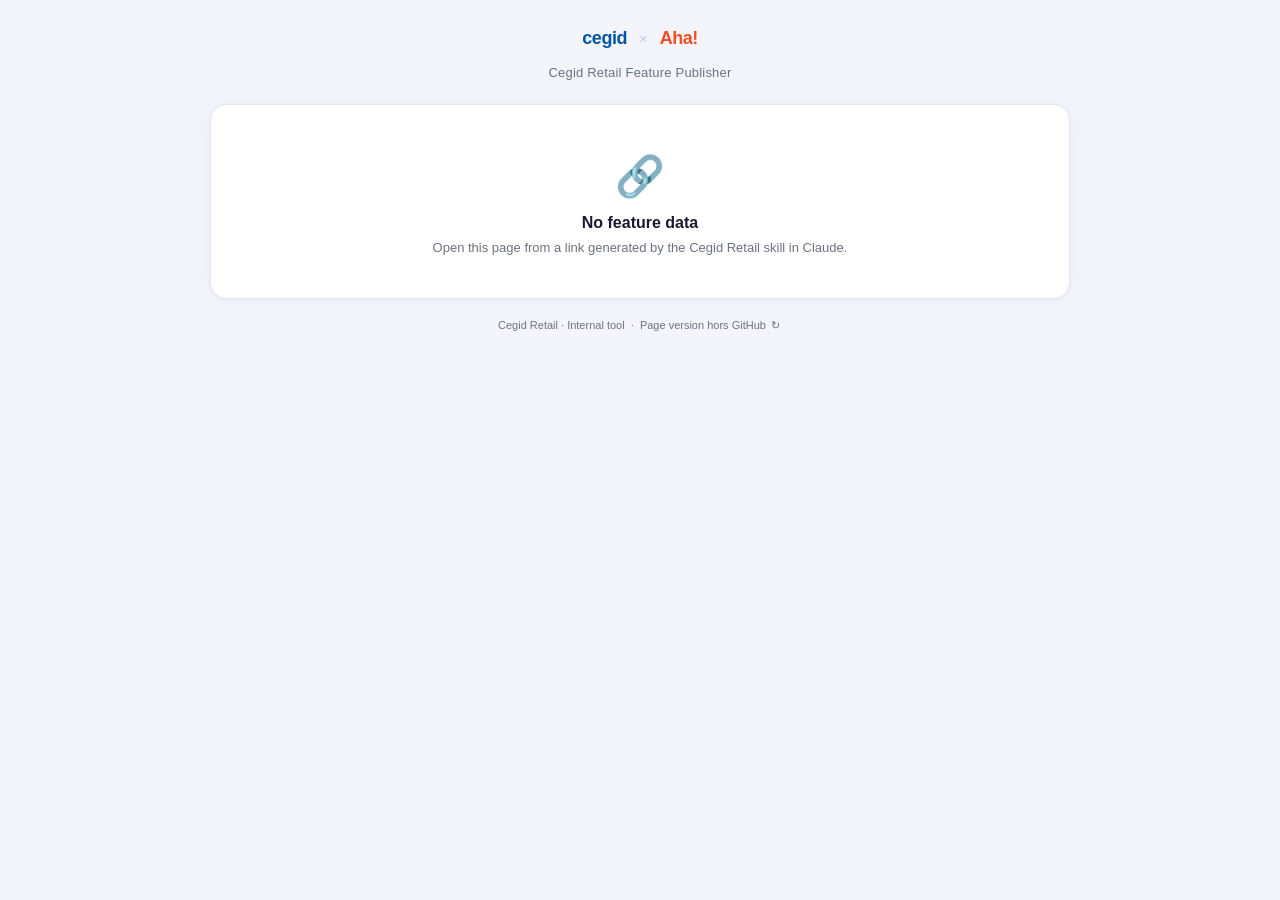
==== commit ced72539: "Update index.html" ====
--- a/index.html
+++ b/index.html
@@ -427,7 +427,8 @@
 
 <footer class="page-footer">
   Cegid Retail · Internal tool &nbsp;·&nbsp;
-  Page <span id="footer-page-version">…</span>
+  Page version <span id="footer-page-version">…</span>
+  <button id="footer-version-refresh" title="Actualiser la version" onclick="refreshPageVersion()" style="background:none;border:none;color:inherit;cursor:pointer;font-size:11px;padding:0 2px">↻</button>
   <span id="footer-skill-version"></span>
 </footer>
 
@@ -878,7 +879,8 @@
     const a = document.createElement('a');
     a.href = v.url; a.target = '_blank'; a.rel = 'noopener';
     a.style.color = 'inherit';
-    a.textContent = `${v.sha} · ${new Date(v.date).toLocaleDateString('fr-FR')}`;
+    a.textContent = new Date(v.date).toLocaleDateString('fr-FR');
+    a.title = `Commit ${v.sha}`;
     el.appendChild(a);
   }
 
@@ -898,6 +900,12 @@
     } catch { document.getElementById('footer-page-version').textContent = 'version indisponible'; }
   }
 
+  function refreshPageVersion() {
+    try { localStorage.removeItem(LS_VERSION); } catch {}
+    document.getElementById('footer-page-version').textContent = '…';
+    loadPageVersion();
+  }
+
   (async function init() {
     loadPageVersion();
     feature = loadFromHash();
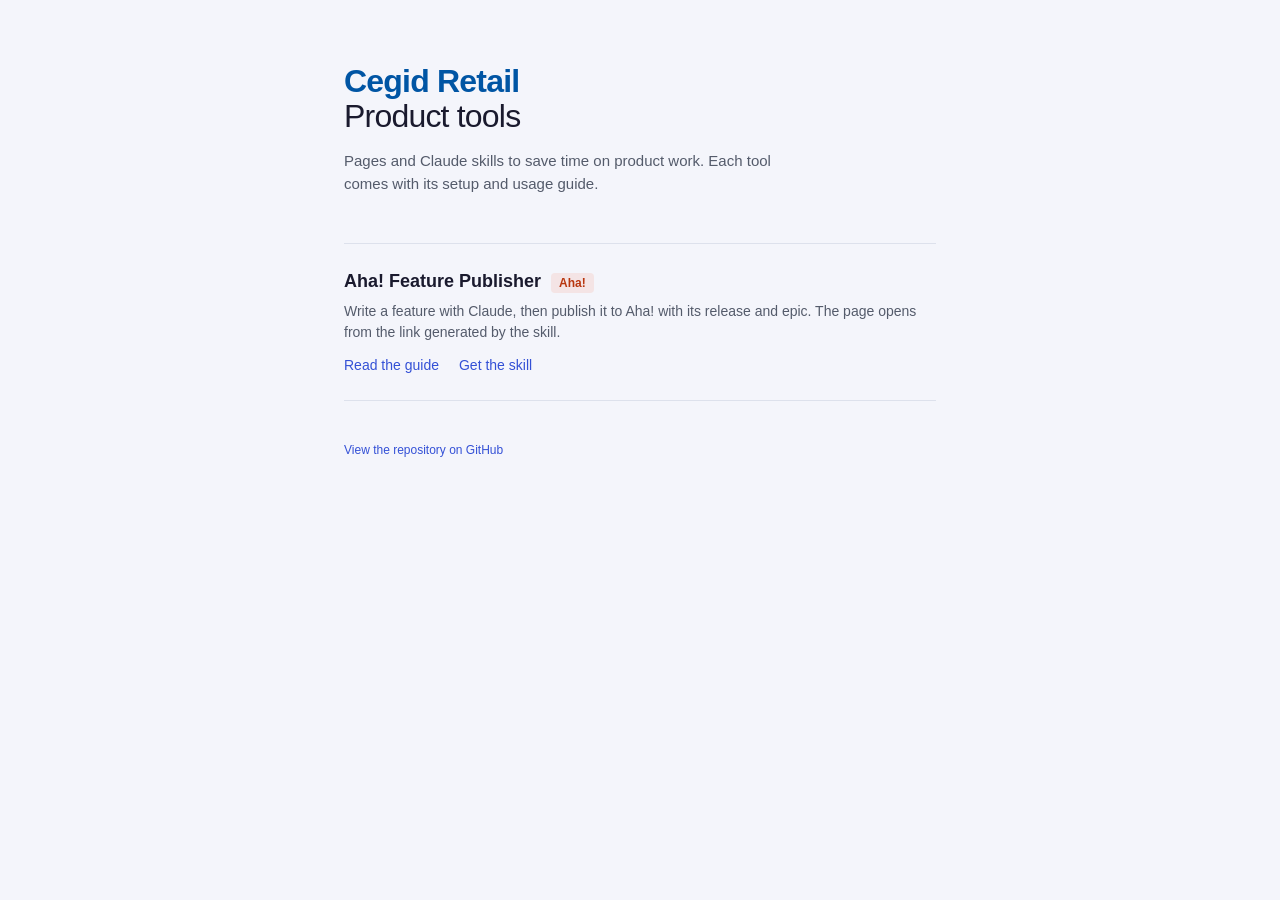
==== commit aa6c2d23: "Update index.html" ====
--- a/index.html
+++ b/index.html
@@ -1,926 +1,101 @@
 <!DOCTYPE html>
-<html lang="en">
+<html lang="fr">
 <head>
 <meta charset="UTF-8">
-<meta name="viewport" content="width=device-width, initial-scale=1.0">
-<title>Aha! Feature Publisher · Cegid Retail</title>
+<meta name="viewport" content="width=device-width, initial-scale=1">
+<title>Cegid Retail · Outils produit</title>
+<link rel="icon" href="data:image/svg+xml,<svg xmlns='http://www.w3.org/2000/svg' viewBox='0 0 100 100'><text y='.9em' font-size='90'>🧰</text></svg>">
 <style>
   :root {
-    --bg:             #f4f5fb;
-    --card-bg:        #ffffff;
-    --text:           #1a1a2e;
-    --text-muted:     #6b7280;
-    --link:           #4361EE;
-    --logo-cegid:     #0055A4;
-    --text-secondary: #6b7280;
-    --border:         #e5e7eb;
-    --border-focus:   #4361EE;
-    --input-bg:       #ffffff;
-    --preview-bg:     #f8f9ff;
-    --preview-border: #dde2f8;
-    --pill-bg:        rgba(67,97,238,0.10);
-    --pill-color:     #4361EE;
-    --select-arrow:   %236b7280;
-    --shadow:         0 2px 20px rgba(67,97,238,0.06), 0 1px 4px rgba(0,0,0,0.04);
-    --sep-line:       #f3f4f6;
-    --ac-border:      #e5e7eb;
-    --ac-hover:       #f0f3ff;
-    --ac-text:        #1a1a2e;
+    --bg: #f4f5fb;
+    --text: #1a1a2e;
+    --text-secondary: #545b6b;
+    --rule: #dde1ec;
+    --brand: #0055A4;
+    --link: #3350d6;
+    --tag-bg: rgba(240,78,35,0.10);
+    --tag-text: #b8360f;
   }
-
   @media (prefers-color-scheme: dark) {
     :root {
-      --bg:             #0f1117;
-      --card-bg:        #1a1d27;
-      --text:           #e2e4ef;
-      --text-muted:     #9aa3c7;
-      --text-secondary: #b4bcd8;
-      --link:           #8fa2ff;
-      --logo-cegid:     #6ea8ff;
-      --border:         #2d3248;
-      --border-focus:   #6b7fd4;
-      --input-bg:       #12151f;
-      --preview-bg:     #12151f;
-      --preview-border: #2a2f48;
-      --pill-bg:        rgba(107,127,212,0.15);
-      --pill-color:     #8899dd;
-      --shadow:         0 2px 20px rgba(0,0,0,0.3), 0 1px 4px rgba(0,0,0,0.2);
-      --sep-line:       #2d3248;
-      --ac-border:      #2d3248;
-      --ac-hover:       #1e2235;
-      --ac-text:        #e2e4ef;
+      --bg: #0f1117;
+      --text: #e2e4ef;
+      --text-secondary: #aab2cf;
+      --rule: #2d3248;
+      --brand: #6ea8ff;
+      --link: #8fa2ff;
+      --tag-bg: rgba(240,78,35,0.16);
+      --tag-text: #ff9a7a;
     }
   }
-
   *, *::before, *::after { box-sizing: border-box; margin: 0; padding: 0; }
-
   body {
     font-family: -apple-system, BlinkMacSystemFont, 'Segoe UI', sans-serif;
-    font-size: 14px;
+    background: var(--bg);
     color: var(--text);
+    line-height: 1.5;
     min-height: 100vh;
-    background: var(--bg);
-    display: flex;
-    flex-direction: column;
-    align-items: center;
-    padding: 0 16px 40px;
   }
-
-  /* ── Header ── */
-  .page-header {
-    width: 100%;
-    max-width: 860px;
-    padding: 28px 0 24px;
-    display: flex;
-    flex-direction: column;
-    align-items: center;
-    gap: 16px;
-  }
-
-  .logos {
-    display: flex;
-    align-items: center;
-    justify-content: center;
-    gap: 12px;
-  }
-  .logo-cegid {
-    font-size: 18px;
-    font-weight: 800;
-    color: var(--logo-cegid);
-    letter-spacing: -0.5px;
-  }
-  .logo-arrow {
-    color: #c0c8e8;
-    font-size: 15px;
-    font-weight: 400;
-  }
-  .logo-aha {
-    font-size: 18px;
-    font-weight: 800;
-    color: #F04E23;
-    letter-spacing: -0.5px;
-  }
-
-  .page-title {
-    font-size: 13px;
-    font-weight: 500;
-    color: var(--text-muted);
-    letter-spacing: 0.2px;
-  }
-
-  /* ── Card ── */
-  .card {
-    background: var(--card-bg);
-    border-radius: 16px;
-    border: 1px solid var(--border);
-    padding: 32px;
-    width: 100%;
-    max-width: 860px;
-    box-shadow: var(--shadow);
-  }
-
-  /* ── Preview box ── */
-  .preview {
-    background: var(--preview-bg);
-    border: 1px solid var(--preview-border);
-    border-radius: 10px;
-    padding: 14px 16px;
-    margin-bottom: 24px;
-  }
-  .preview-name {
-    font-size: 16px;
-    font-weight: 700;
-    color: var(--text);
-    line-height: 1.4;
-    word-break: break-word;
-    margin-bottom: 6px;
-  }
-  .preview-meta {
-    font-size: 11px;
-    color: var(--pill-color);
-    margin-top: 4px;
-    display: flex;
-    gap: 10px;
-  }
-  .preview-pill {
-    background: var(--pill-bg);
-    color: var(--pill-color);
-    border-radius: 4px;
-    padding: 1px 7px;
-    font-size: 11px;
-    font-weight: 500;
-  }
-
-  /* ── Form ── */
-  .field { margin-bottom: 16px; }
-  label {
-    display: block;
-    font-size: 11px;
-    font-weight: 700;
-    color: var(--text-secondary);
-    text-transform: uppercase;
-    letter-spacing: 0.5px;
-    margin-bottom: 5px;
-  }
-  label .opt { font-weight: 400; text-transform: none; letter-spacing: 0; color: var(--text-muted); }
-  input[type="password"], select {
-    width: 100%;
-    padding: 10px 13px;
-    border: 1.5px solid var(--border);
-    border-radius: 9px;
-    font-size: 14px;
-    font-family: inherit;
-    color: var(--text);
-    background: var(--card-bg);
-    outline: none;
-    transition: border-color 0.15s, box-shadow 0.15s;
-    -webkit-appearance: none;
-  }
-  input:focus, select:focus {
-    border-color: var(--border-focus);
-    box-shadow: 0 0 0 3px rgba(67,97,238,0.10);
-  }
-  select { background-image: url("data:image/svg+xml,%3Csvg xmlns='http://www.w3.org/2000/svg' width='12' height='12' viewBox='0 0 12 12'%3E%3Cpath fill='%236b7280' d='M6 8L1 3h10z'/%3E%3C/svg%3E"); background-repeat: no-repeat; background-position: right 12px center; padding-right: 32px; cursor: pointer; }
-  .grid { display: grid; grid-template-columns: 1fr 1fr 1fr; gap: 12px; }
-
-  /* ── Separator ── */
-  .sep {
-    font-size: 10px;
-    font-weight: 700;
-    color: var(--text-muted);
-    text-transform: uppercase;
-    letter-spacing: 1px;
-    margin: 22px 0 14px;
-    display: flex;
-    align-items: center;
-    gap: 10px;
-  }
-  .sep::before, .sep::after { content: ''; flex: 1; height: 1px; background: var(--sep-line); }
-
-  /* ── Buttons ── */
-  .btn {
-    padding: 10px 20px;
-    border-radius: 9px;
-    font-size: 14px;
-    font-weight: 500;
-    cursor: pointer;
-    transition: all 0.15s;
-    border: none;
-    font-family: inherit;
-    white-space: nowrap;
-  }
-  .btn-primary { background: #4361EE; color: white; }
-  .btn-primary:hover { background: #3451d6; transform: translateY(-1px); box-shadow: 0 4px 12px rgba(67,97,238,0.3); }
-  .btn-primary:active { transform: translateY(0); box-shadow: none; }
-  .btn-primary:disabled { background: #a5b4fc; cursor: not-allowed; transform: none; box-shadow: none; }
-  .btn-ghost { background: none; color: var(--text-muted); border: none; font-size: 12px; font-family: inherit; cursor: pointer; padding: 4px 0; }
-  .btn-ghost:hover { color: var(--text-secondary); }
-  .btn-row { display: flex; justify-content: space-between; align-items: center; margin-top: 20px; }
-
-  /* ── Alerts ── */
-  .alert { padding: 11px 14px; border-radius: 9px; font-size: 13px; margin-top: 12px; line-height: 1.5; }
-  .alert-error   { background: #fef2f2; border: 1px solid #fecaca; color: #dc2626; }
-
-  /* ── Loading ── */
-  .loader {
-    display: flex;
-    align-items: center;
-    gap: 10px;
-    color: var(--text-muted);
-    font-size: 13px;
-    padding: 8px 0;
-  }
-  .spinner {
-    width: 18px; height: 18px;
-    border: 2px solid #e5e7eb;
-    border-top-color: #4361EE;
-    border-radius: 50%;
-    animation: spin 0.8s linear infinite;
-    flex-shrink: 0;
-  }
-  @keyframes spin { to { transform: rotate(360deg); } }
-
-  /* ── Success ── */
-  .success-wrap { text-align: center; padding: 8px 0; }
-  .success-icon {
-    width: 64px; height: 64px;
-    background: linear-gradient(135deg, #d1fae5, #a7f3d0);
-    border-radius: 50%;
-    display: flex;
-    align-items: center;
-    justify-content: center;
-    margin: 0 auto 18px;
-    font-size: 28px;
-    box-shadow: 0 4px 16px rgba(16,185,129,0.2);
-  }
-  .success-title { font-size: 20px; font-weight: 700; color: var(--text); margin-bottom: 6px; }
-  .feature-ref {
-    display: flex;
-    align-items: center;
-    justify-content: space-between;
-    gap: 12px;
-    background: var(--preview-bg);
-    border: 1.5px solid var(--preview-border);
-    border-left: 4px solid #4361EE;
-    border-radius: 8px;
-    padding: 10px 16px;
-    font-family: -apple-system, BlinkMacSystemFont, 'Segoe UI', sans-serif;
-    font-size: 14px;
-    font-weight: 600;
-    color: var(--text);
-    margin: 10px 0 20px;
-    word-break: break-word;
-    text-align: left;
-    transition: box-shadow 0.15s, transform 0.1s;
-  }
-  .feature-ref:hover {
-    box-shadow: 0 4px 16px rgba(67,97,238,0.15);
-    transform: translateY(-1px);
-  }
-  .btn-view {
-    display: inline-flex;
-    align-items: center;
-    gap: 6px;
-    background: #4361EE;
-    color: white;
-    text-decoration: none;
-    padding: 10px 22px;
-    border-radius: 9px;
-    font-size: 14px;
-    font-weight: 500;
-    transition: all 0.15s;
-  }
-  .btn-view:hover { background: #3451d6; transform: translateY(-1px); box-shadow: 0 4px 12px rgba(67,97,238,0.3); }
-
-  /* ── No data ── */
-  .no-data { text-align: center; padding: 16px 0 8px; }
-  .no-data-icon { font-size: 40px; margin-bottom: 14px; }
-  .no-data h2 { font-size: 16px; font-weight: 600; color: var(--text); margin-bottom: 6px; }
-  .no-data p  { font-size: 13px; color: var(--text-muted); line-height: 1.5; }
-
-  .hidden { display: none !important; }
-
-  /* ── Autocomplete ── */
-  .ac-wrap    { position: relative; }
-  .ac-input   { width: 100%; padding: 10px 13px; border: 1.5px solid var(--border); border-radius: 9px; font-size: 14px; font-family: inherit; color: var(--text); background: var(--card-bg); outline: none; transition: border-color 0.15s, box-shadow 0.15s; box-sizing: border-box; }
-  .ac-input:focus { border-color: var(--border-focus); box-shadow: 0 0 0 3px rgba(67,97,238,0.10); }
-  .ac-input.selected { background: var(--preview-bg); }
-  .ac-dropdown { position: absolute; top: calc(100% + 4px); left: 0; right: 0; background: var(--card-bg); border: 1.5px solid var(--border); border-radius: 9px; box-shadow: 0 8px 24px rgba(0,0,0,0.10); max-height: 220px; overflow-y: auto; z-index: 100; display: none; }
-  .ac-dropdown.open { display: block; }
-  .ac-item   { padding: 9px 13px; cursor: pointer; font-size: 13px; color: var(--text); border-bottom: 1px solid var(--sep-line); line-height: 1.4; }
-  .ac-item:last-child { border-bottom: none; }
-  .ac-item:hover, .ac-item.active { background: var(--ac-hover); color: var(--border-focus); }
-  .ac-empty  { padding: 10px 13px; font-size: 13px; color: var(--text-muted); font-style: italic; }
-  .ac-clear  { position: absolute; right: 11px; top: 50%; transform: translateY(-50%); background: none; border: none; cursor: pointer; color: var(--text-muted); font-size: 16px; line-height: 1; padding: 2px; display: none; }
-  .ac-clear:hover { color: var(--text-secondary); }
-
-  .page-footer {
-    margin-top: 20px;
-    font-size: 11px;
-    color: var(--text-muted);
-    text-align: center;
-  }
+  main { max-width: 640px; margin: 0 auto; padding: 64px 24px 48px; }
+  header { margin-bottom: 48px; }
+  .brand { font-size: 32px; font-weight: 800; letter-spacing: -0.8px; color: var(--brand); line-height: 1.1; }
+  h1 { font-size: 32px; font-weight: 400; letter-spacing: -0.8px; line-height: 1.1; }
+  .intro { margin-top: 16px; color: var(--text-secondary); font-size: 15px; max-width: 52ch; }
+  ul { list-style: none; border-top: 1px solid var(--rule); }
+  li { padding: 24px 0; border-bottom: 1px solid var(--rule); }
+  .tool-head { display: flex; align-items: baseline; gap: 10px; flex-wrap: wrap; }
+  h2 { font-size: 18px; font-weight: 700; }
+  .tag { font-size: 12px; font-weight: 600; color: var(--tag-text); background: var(--tag-bg); border-radius: 4px; padding: 1px 8px; }
+  .tool-desc { margin-top: 6px; font-size: 14px; color: var(--text-secondary); }
+  .links { margin-top: 12px; display: flex; gap: 20px; font-size: 14px; }
+  a { color: var(--link); text-decoration: none; font-weight: 500; }
+  a:hover { text-decoration: underline; }
+  a:focus-visible { outline: 2px solid var(--link); outline-offset: 3px; border-radius: 2px; }
+  footer { margin-top: 40px; font-size: 12px; color: var(--text-secondary); }
 </style>
 </head>
 <body>
+<main>
+  <header>
+    <div class="brand">Cegid Retail</div>
+    <h1 data-i18n="title">Outils produit</h1>
+    <p class="intro" data-i18n="intro">Des pages et des skills Claude pour gagner du temps sur le travail produit. Chaque outil a son guide d'installation et d'utilisation.</p>
+  </header>
 
-<!-- Page header with logos -->
-<header class="page-header">
-  <div class="logos">
+  <ul>
+    <li>
+      <div class="tool-head">
+        <h2>Aha! Feature Publisher</h2>
+        <span class="tag">Aha!</span>
+      </div>
+      <p class="tool-desc" data-i18n="aha-desc">Rédigez une feature avec Claude, puis publiez-la dans Aha! en choisissant sa release et son épic. La page s'ouvre depuis le lien généré par le skill.</p>
+      <div class="links">
+        <a href="https://github.com/berenaud/cegid-retail/blob/main/aha/README.md" data-i18n="guide">Lire le guide</a>
+        <a href="https://github.com/berenaud/cegid-retail/tree/main/aha/skill/cegid-retail-feature-generator" data-i18n="skill">Récupérer le skill</a>
+      </div>
+    </li>
+  </ul>
 
-    <!-- Cegid logo -->
-    <span class="logo-cegid">cegid</span>
-
-    <span class="logo-arrow">×</span>
-
-    <!-- Aha! logo -->
-    <span class="logo-aha">Aha!</span>
-
-  </div>
-  <p class="page-title">Cegid Retail Feature Publisher</p>
-</header>
-
-<!-- Card -->
-<div class="card" id="app">
-
-  <!-- No data -->
-  <div id="view-nodata" class="no-data hidden">
-    <div class="no-data-icon">🔗</div>
-    <h2>No feature data</h2>
-    <p>Open this page from a link generated by the Cegid Retail skill in Claude.</p>
-  </div>
-
-  <!-- Loading -->
-  <div id="view-loading" class="hidden">
-    <div class="preview" id="preview-loading"></div>
-    <div class="loader"><div class="spinner"></div> Connecting to Aha!...</div>
-  </div>
-
-  <!-- Connect -->
-  <div id="view-connect" class="hidden">
-    <div class="preview" id="preview-connect"></div>
-    <div class="field">
-      <label>API key</label>
-      <input type="password" id="token-input" placeholder="Paste your Aha! API key..." autocomplete="off">
-      <p style="font-size:11px;color:var(--text-muted);margin-top:5px">
-        <span id="token-help-text">Find yours in Aha! at</span>
-        <a href="https://cegid.aha.io/settings/api_keys" target="_blank" style="color:var(--link);text-decoration:none">Settings → Developer → API Keys</a>
-      </p>
-    </div>
-    <div id="connect-error"></div>
-    <div class="btn-row">
-      <button class="btn-ghost" onclick="clearToken()">Clear saved token</button>
-      <button class="btn btn-primary" id="connect-btn" onclick="connect()">Connect →</button>
-    </div>
-  </div>
-
-  <!-- Select -->
-  <div id="view-select" class="hidden">
-    <div class="preview" id="preview-select"></div>
-    <div style="margin-bottom:14px"></div>
-    <div class="grid">
-      <div class="field">
-        <label>Release <span class="opt">(required)</span></label>
-        <select id="release-select"><option value="">— Select —</option></select>
-      </div>
-      <div class="field">
-        <label>Initiative <span class="opt">(optional)</span></label>
-        <div class="ac-wrap">
-          <input type="text" id="initiative-input" class="ac-input" placeholder="Search initiatives..." autocomplete="off">
-          <button class="ac-clear" id="initiative-clear" onclick="clearInitiative()">×</button>
-          <div class="ac-dropdown" id="initiative-dropdown"></div>
-        </div>
-        <input type="hidden" id="initiative-select">
-      </div>
-      <div class="field">
-        <label>Epic <span class="opt">(optional)</span></label>
-        <div class="ac-wrap">
-          <input type="text" id="epic-input" class="ac-input" placeholder="Search epics..." autocomplete="off">
-          <button class="ac-clear" id="epic-clear" onclick="clearEpic()">×</button>
-          <div class="ac-dropdown" id="epic-dropdown"></div>
-        </div>
-        <input type="hidden" id="epic-select">
-      </div>
-    </div>
-    <div id="push-error"></div>
-    <div class="btn-row">
-      <button class="btn-ghost" onclick="changeToken()">Change token</button>
-      <button class="btn btn-primary" id="push-btn" onclick="push()">Push to Aha! →</button>
-    </div>
-  </div>
-
-  <!-- Success -->
-  <div id="view-success" class="success-wrap hidden">
-    <div class="success-icon">✓</div>
-    <p class="success-title">Feature created</p>
-    <a id="success-link" href="#" target="_blank" class="feature-ref" id="success-ref" style="text-decoration:none;display:flex;align-items:center;justify-content:space-between;gap:12px;cursor:pointer">
-      <span id="success-ref-text">—</span>
-      <span style="display:inline-flex;align-items:center;gap:5px;white-space:nowrap;color:var(--link);font-size:13px;flex-shrink:0">
-        View in Aha!
-        <svg width="12" height="12" viewBox="0 0 13 13" fill="none"><path d="M2 11L11 2M11 2H5M11 2V8" stroke="currentColor" stroke-width="1.5" stroke-linecap="round" stroke-linejoin="round"/></svg>
-      </span>
-    </a>
-    <p id="success-name" style="display:none"></p>
-  </div>
-
-</div>
-
-<footer class="page-footer">
-  Cegid Retail · Internal tool &nbsp;·&nbsp;
-  Page version <span id="footer-page-version">…</span>
-  <button id="footer-version-refresh" title="Actualiser la version" onclick="refreshPageVersion()" style="background:none;border:none;color:inherit;cursor:pointer;font-size:11px;padding:0 2px">↻</button>
-  <span id="footer-skill-version"></span>
-</footer>
-
+  <footer>
+    <a href="https://github.com/berenaud/cegid-retail" data-i18n="repo">Voir le dépôt sur GitHub</a>
+  </footer>
+</main>
 <script>
-  const FR = navigator.language?.startsWith('fr');
-
-  const i18n = {
-    'Push to Aha! →':              FR ? 'Publier sur Aha! →' : 'Push to Aha! →',
-    'Change token':                FR ? 'Changer de token'   : 'Change token',
-    'Clear saved token':           FR ? 'Effacer le token'   : 'Clear saved token',
-    'Connect →':                   FR ? 'Se connecter →'     : 'Connect →',
-    'Feature created':             FR ? 'Feature créée'      : 'Feature created',
-    'Paste your Aha! API key...':  FR ? 'Colle ta clé API Aha!...' : 'Paste your Aha! API key...',
-    'Find yours in Aha! at':       FR ? 'Trouve la tienne dans Aha! :' : 'Find yours in Aha! at',
+  const EN = {
+    'title': 'Product tools',
+    'intro': 'Pages and Claude skills to save time on product work. Each tool comes with its setup and usage guide.',
+    'aha-desc': 'Write a feature with Claude, then publish it to Aha! with its release and epic. The page opens from the link generated by the skill.',
+    'guide': 'Read the guide',
+    'skill': 'Get the skill',
+    'repo': 'View the repository on GitHub',
   };
-
-  function t(key) { return i18n[key] || key; }
-
-  function applyTranslations() {
-    document.getElementById('connect-btn').textContent    = t('Connect →');
-    document.getElementById('token-input').placeholder    = t('Paste your Aha! API key...');
-    document.getElementById('token-help-text').textContent = t('Find yours in Aha! at');
-    document.querySelectorAll('.btn-ghost').forEach(b => {
-      if (b.textContent.trim() === 'Clear saved token') b.textContent = t('Clear saved token');
-      if (b.textContent.trim() === 'Change token')      b.textContent = t('Change token');
+  if (!navigator.language?.startsWith('fr')) {
+    document.documentElement.lang = 'en';
+    document.title = 'Cegid Retail · Product tools';
+    document.querySelectorAll('[data-i18n]').forEach(el => {
+      const v = EN[el.dataset.i18n]; if (v) el.textContent = v;
     });
   }
-
-
-  const LS_TOKEN      = 'cegid_aha_token';
-  const LS_RELEASE    = 'cegid_aha_last_release';
-  const LS_EPIC       = 'cegid_aha_last_epic';
-  const LS_INITIATIVE = 'cegid_aha_last_initiative';
-  const AHA_BASE   = 'https://cegid.aha.io/api/v1';
-  let feature      = null;
-
-  function loadFromHash() {
-    try {
-      const hash = window.location.hash;
-      if (!hash || !hash.includes('data=')) return null;
-      const raw      = hash.slice(hash.indexOf('data=') + 5).split('&')[0];
-      const decoded  = decodeURIComponent(raw);
-      const b64      = decoded.replace(/-/g, '+').replace(/_/g, '/');
-      const clean    = b64.replace(/[^A-Za-z0-9+/=]/g, '');    // strip invisible chars
-      const stripped = clean.replace(/=+$/, '');
-      const padded   = stripped + '='.repeat((4 - stripped.length % 4) % 4);
-      const bytes    = Uint8Array.from(atob(padded), c => c.charCodeAt(0));
-      return JSON.parse(new TextDecoder('utf-8').decode(bytes));
-    } catch(e) { console.error('Hash parse error:', e); return null; }
-  }
-
-  function renderPreview(id) {
-    if (!feature) return;
-    const nameLen = feature.name.length;
-    const tooLong = nameLen > 80;
-    const warning = tooLong
-      ? `<div style="margin-top:7px;font-size:11px;color:#b45309;background:#fffbeb;border:1px solid #fcd34d;border-radius:6px;padding:4px 9px">⚠ Name is ${nameLen} chars — Aha! truncates after ~80. Consider shortening.</div>`
-      : '';
-    const personas = (feature.personas || []).map(p =>
-      `<span style="background:rgba(112,128,200,0.15);color:var(--pill-color);border-radius:4px;padding:1px 7px;font-size:11px;font-weight:500">${escHtml(p)}</span>`
-    ).join('');
-    document.getElementById(id).innerHTML = `
-      <div class="preview-name">${escHtml(feature.name)}</div>
-      <div class="preview-meta" style="display:flex;gap:6px;flex-wrap:wrap;margin-top:5px">
-        <span class="preview-pill">${escHtml(feature.tags)}</span>
-        <span class="preview-pill">${escHtml(feature.product)}</span>
-        ${personas}
-      </div>
-      ${warning}
-      <div style="margin-top:12px">
-        <div style="max-height:340px;overflow-y:auto;border-radius:6px;font-size:13px;line-height:1.5">${buildFeatureHTML(feature)}</div>
-      </div>`;
-  }
-
-  async function ahaFetch(path, opts = {}) {
-    const tok = localStorage.getItem(LS_TOKEN);
-    const res = await fetch(`${AHA_BASE}${path}`, {
-      ...opts,
-      headers: { 'Authorization': `Bearer ${tok}`, 'Content-Type': 'application/json', 'Accept': 'application/json', ...(opts.headers || {}) },
-    });
-    if (!res.ok) { const e = await res.json().catch(() => ({})); throw new Error(e.error || `HTTP ${res.status}`); }
-    return res.json();
-  }
-
-  async function connect() {
-    const val = document.getElementById('token-input').value.trim();
-    if (!val) { showErr('connect-error', 'Please enter your API key.'); return; }
-    localStorage.setItem(LS_TOKEN, val);
-    const btn = document.getElementById('connect-btn');
-    btn.innerHTML = '<span style="display:inline-flex;align-items:center;gap:6px"><span style="width:14px;height:14px;border:2px solid rgba(255,255,255,0.3);border-top-color:white;border-radius:50%;animation:spin 0.8s linear infinite;display:inline-block"></span>Connecting...</span>';
-    btn.disabled = true;
-    try { await loadData(); }
-    catch(e) {
-      localStorage.removeItem(LS_TOKEN);
-      showErr('connect-error', fmtErr(e));
-      btn.innerHTML = 'Connect →'; btn.disabled = false;
-    }
-  }
-
-  async function loadData() {
-    showView('loading'); renderPreview('preview-loading');
-    const p = encodeURIComponent(feature.product);
-    // Fetch all initiatives with pagination
-    async function fetchAllPersonas(product) {
-      try {
-        const res = await ahaFetch(`/products/${product}/personas?per_page=200`);
-        return res.personas || [];
-      } catch { return []; }
-    }
-
-    async function fetchAllInitiatives(product) {
-      const first = await ahaFetch(`/products/${product}/initiatives?per_page=200&page=1`);
-      let all = first.initiatives || [];
-      const total = first.pagination?.total_pages || 1;
-      if (total > 1) {
-        const pages = [];
-        for (let p = 2; p <= total; p++) pages.push(ahaFetch(`/products/${product}/initiatives?per_page=200&page=${p}`));
-        const rest = await Promise.all(pages);
-        rest.forEach(r => { all = all.concat(r.initiatives || []); });
-      }
-      return all;
-    }
-    async function fetchAllReleases(product) {
-      const first = await ahaFetch(`/products/${product}/releases?per_page=200&page=1`);
-      let all = first.releases || [];
-      const total = first.pagination?.total_pages || 1;
-      if (total > 1) {
-        const pages = [];
-        for (let p = 2; p <= total; p++) pages.push(ahaFetch(`/products/${product}/releases?per_page=200&page=${p}`));
-        const rest = await Promise.all(pages);
-        rest.forEach(r => { all = all.concat(r.releases || []); });
-      }
-      return all;
-    }
-
-    // Fetch all epics with pagination
-    async function fetchAllEpics(product) {
-      const first = await ahaFetch(`/products/${product}/epics?per_page=200&page=1`);
-      let all = first.epics || [];
-      const total = first.pagination?.total_pages || 1;
-      if (total > 1) {
-        const pages = [];
-        for (let p = 2; p <= total; p++) pages.push(ahaFetch(`/products/${product}/epics?per_page=200&page=${p}`));
-        const rest = await Promise.all(pages);
-        rest.forEach(r => { all = all.concat(r.epics || []); });
-      }
-      return all;
-    }
-
-    const [allReleases, allEpics, allInitiatives, allPersonas] = await Promise.all([
-      fetchAllReleases(p),
-      fetchAllEpics(p),
-      fetchAllInitiatives(p),
-      fetchAllPersonas(p),
-    ]);
-    window._ahaPersonas = allPersonas;
-
-    const releases = allReleases
-      .filter(x => x.name?.startsWith('PI'))
-      .sort((a, b) => {
-        const da = a.release_date ? new Date(a.release_date) : new Date(0);
-        const db = b.release_date ? new Date(b.release_date) : new Date(0);
-        return db - da;
-      });
-
-    const epics = allEpics.filter(x => {
-      const status = (x.workflow_status?.name || x.status || '').toLowerCase();
-      return status !== 'will not implement';
-    });
-    document.getElementById('release-select').innerHTML =
-      '<option value="">— Select —</option>' + releases.map(x=>`<option value="${escHtml(x.id)}">${escHtml(x.name)}</option>`).join('');
-    document.getElementById('epic-select').value = '';
-    initEpicAutocomplete(epics);
-    document.getElementById('initiative-select').value = '';
-    initInitiativeAutocomplete(allInitiatives.filter(x => {
-      const status = (x.workflow_status?.name || x.status || '').toLowerCase();
-      return status !== 'will not implement';
-    }));
-
-    // Restore last used values
-    const lastRelease = localStorage.getItem(LS_RELEASE);
-    const lastEpic    = localStorage.getItem(LS_EPIC);
-    if (lastRelease) document.getElementById('release-select').value = lastRelease;
-    if (lastEpic)    restoreEpic(lastEpic);
-    if (localStorage.getItem(LS_INITIATIVE)) restoreInitiative(localStorage.getItem(LS_INITIATIVE));
-
-    // Enable push button only when release is selected
-    const relSel  = document.getElementById('release-select');
-    const pushBtn = document.getElementById('push-btn');
-    const syncBtn = () => { pushBtn.disabled = !relSel.value; };
-    relSel.addEventListener('change', syncBtn);
-    syncBtn();
-    renderPreview('preview-select');
-    showView('select');
-  }
-
-  async function push() {
-    const releaseId = document.getElementById('release-select').value;
-    const epicId       = document.getElementById('epic-select').value;
-    const initiativeId = document.getElementById('initiative-select').value;
-    if (!releaseId) { showErr('push-error', 'Please select a release.'); return; }
-    const btn = document.getElementById('push-btn');
-    btn.innerHTML = '<span style="display:inline-flex;align-items:center;gap:6px"><span style="width:14px;height:14px;border:2px solid rgba(255,255,255,0.3);border-top-color:white;border-radius:50%;animation:spin 0.8s linear infinite;display:inline-block"></span>Pushing...</span>';
-    btn.disabled = true;
-    const html    = buildFeatureHTML(feature);
-    const personas = (feature.personas || []).map(name => ({ name }));
-
-    const payload = { feature: {
-      name:          feature.name,
-      description:   html,
-      workflow_kind: { name: 'New' },
-      release_id:    releaseId,
-      tags:          feature.tags,
-      ...(personas.length  ? { personas:     personas     } : {}),
-      ...(epicId           ? { epic_id:       epicId       } : {}),
-      ...(initiativeId     ? { initiative_id: initiativeId } : {}),
-    }};
-    console.log('Full payload:', JSON.stringify(payload, null, 2));
-    try {
-      const data = await ahaFetch(`/products/${encodeURIComponent(feature.product)}/features`, { method: 'POST', body: JSON.stringify(payload) });
-      const featureRef = data.feature?.reference_num;
-      const featureId  = data.feature?.id;
-      console.log('Aha! response keys:', Object.keys(data.feature || {}));
-      console.log('Initiative in response:', data.feature?.initiative);
-      console.log('Personas in response:', data.feature?.personas);
-
-      localStorage.setItem(LS_RELEASE, releaseId);
-      if (epicId)       localStorage.setItem(LS_EPIC, epicId);       else localStorage.removeItem(LS_EPIC);
-      if (initiativeId) localStorage.setItem(LS_INITIATIVE, initiativeId); else localStorage.removeItem(LS_INITIATIVE);
-      document.getElementById('success-ref-text').innerHTML =
-        `<span style="opacity:0.7;margin-right:8px">${escHtml(featureRef || '—')}</span>${escHtml(data.feature?.name || feature.name)}`;
-      document.getElementById('success-link').href = data.feature?.url || '#';
-      document.getElementById('success-link').href        = data.feature?.url || '#';
-      showView('success');
-    } catch(e) {
-      showErr('push-error', fmtErr(e));
-      btn.innerHTML = 'Push to Aha! →'; btn.disabled = false;
-    }
-  }
-
-  let allInitiativesData = [];
-  let activeInitiativeIdx = -1;
-
-  function initInitiativeAutocomplete(initiatives) {
-    allInitiativesData = initiatives;
-    const inp  = document.getElementById('initiative-input');
-    const drop = document.getElementById('initiative-dropdown');
-    inp.addEventListener('input', () => {
-      const q = inp.value.trim().toLowerCase();
-      renderInitiativeDropdown(q ? allInitiativesData.filter(i => i.name.toLowerCase().includes(q)) : []);
-      drop.classList.toggle('open', q.length > 0);
-      if (!q) { document.getElementById('initiative-select').value = ''; inp.classList.remove('selected'); showInitiativeClear(false); }
-      activeInitiativeIdx = -1;
-    });
-    inp.addEventListener('keydown', e => {
-      const items = drop.querySelectorAll('.ac-item');
-      if (e.key === 'ArrowDown') { activeInitiativeIdx = Math.min(activeInitiativeIdx + 1, items.length - 1); highlightInitiativeItem(items); e.preventDefault(); }
-      else if (e.key === 'ArrowUp') { activeInitiativeIdx = Math.max(activeInitiativeIdx - 1, 0); highlightInitiativeItem(items); e.preventDefault(); }
-      else if (e.key === 'Enter' && activeInitiativeIdx >= 0) { items[activeInitiativeIdx]?.click(); e.preventDefault(); }
-      else if (e.key === 'Escape') { drop.classList.remove('open'); inp.blur(); }
-    });
-    inp.addEventListener('focus', () => {
-      if (inp.value.trim()) { renderInitiativeDropdown(allInitiativesData.filter(i => i.name.toLowerCase().includes(inp.value.trim().toLowerCase()))); drop.classList.add('open'); }
-    });
-    document.addEventListener('click', e => { if (!e.target.closest('#initiative-input') && !e.target.closest('#initiative-dropdown')) drop.classList.remove('open'); });
-  }
-
-  function renderInitiativeDropdown(initiatives) {
-    const drop = document.getElementById('initiative-dropdown');
-    drop.innerHTML = '';
-    if (!initiatives.length) {
-      const empty = document.createElement('div');
-      empty.className = 'ac-empty';
-      empty.textContent = 'No matching initiatives';
-      drop.appendChild(empty);
-      return;
-    }
-    initiatives.forEach(init => {
-      const div = document.createElement('div');
-      div.className = 'ac-item';
-      div.textContent = init.name;
-      div.addEventListener('click', () => selectInitiative(init.id, init.name));
-      drop.appendChild(div);
-    });
-  }
-
-  function highlightInitiativeItem(items) {
-    items.forEach((el, i) => el.classList.toggle('active', i === activeInitiativeIdx));
-    items[activeInitiativeIdx]?.scrollIntoView({ block: 'nearest' });
-  }
-
-  function selectInitiative(id, name) {
-    document.getElementById('initiative-select').value = id;
-    document.getElementById('initiative-input').value  = name;
-    document.getElementById('initiative-input').classList.add('selected');
-    document.getElementById('initiative-dropdown').classList.remove('open');
-    showInitiativeClear(true);
-    activeInitiativeIdx = -1;
-  }
-
-  function clearInitiative() {
-    document.getElementById('initiative-select').value = '';
-    document.getElementById('initiative-input').value  = '';
-    document.getElementById('initiative-input').classList.remove('selected');
-    showInitiativeClear(false);
-    localStorage.removeItem(LS_INITIATIVE);
-  }
-
-  function showInitiativeClear(show) { document.getElementById('initiative-clear').style.display = show ? 'block' : 'none'; }
-
-  function restoreInitiative(id) {
-    const init = allInitiativesData.find(i => i.id === id);
-    if (init) selectInitiative(init.id, init.name);
-  }
-
-
-  let activeIdx    = -1;
-
-  function initEpicAutocomplete(epics) {
-    allEpicsData = epics;
-    const inp  = document.getElementById('epic-input');
-    const drop = document.getElementById('epic-dropdown');
-
-    inp.addEventListener('input', () => {
-      const q = inp.value.trim().toLowerCase();
-      renderDropdown(q ? allEpicsData.filter(e => e.name.toLowerCase().includes(q)) : []);
-      drop.classList.toggle('open', q.length > 0);
-      if (!q) { document.getElementById('epic-select').value = ''; inp.classList.remove('selected'); showClear(false); }
-      activeIdx = -1;
-    });
-
-    inp.addEventListener('keydown', e => {
-      const items = drop.querySelectorAll('.ac-item');
-      if (e.key === 'ArrowDown') { activeIdx = Math.min(activeIdx + 1, items.length - 1); highlightItem(items); e.preventDefault(); }
-      else if (e.key === 'ArrowUp') { activeIdx = Math.max(activeIdx - 1, 0); highlightItem(items); e.preventDefault(); }
-      else if (e.key === 'Enter' && activeIdx >= 0) { items[activeIdx]?.click(); e.preventDefault(); }
-      else if (e.key === 'Escape') { drop.classList.remove('open'); inp.blur(); }
-    });
-
-    inp.addEventListener('focus', () => {
-      if (inp.value.trim()) { renderDropdown(allEpicsData.filter(e => e.name.toLowerCase().includes(inp.value.trim().toLowerCase()))); drop.classList.add('open'); }
-    });
-
-    document.addEventListener('click', e => { if (!e.target.closest('.ac-wrap')) drop.classList.remove('open'); });
-  }
-
-  function renderDropdown(filtered) {
-    const drop = document.getElementById('epic-dropdown');
-    drop.innerHTML = '';
-    if (!filtered.length) {
-      const empty = document.createElement('div');
-      empty.className = 'ac-empty';
-      empty.textContent = 'No matching epics';
-      drop.appendChild(empty);
-      return;
-    }
-    filtered.forEach(epic => {
-      const div = document.createElement('div');
-      div.className = 'ac-item';
-      div.textContent = epic.name;
-      div.addEventListener('click', () => selectEpic(epic.id, epic.name));
-      drop.appendChild(div);
-    });
-  }
-
-  function highlightItem(items) {
-    items.forEach((el, i) => el.classList.toggle('active', i === activeIdx));
-    items[activeIdx]?.scrollIntoView({ block: 'nearest' });
-  }
-
-  function selectEpic(id, name) {
-    document.getElementById('epic-select').value = id;
-    document.getElementById('epic-input').value  = name;
-    document.getElementById('epic-input').classList.add('selected');
-    document.getElementById('epic-dropdown').classList.remove('open');
-    showClear(true);
-    activeIdx = -1;
-  }
-
-  function clearEpic() {
-    document.getElementById('epic-select').value = '';
-    document.getElementById('epic-input').value  = '';
-    document.getElementById('epic-input').classList.remove('selected');
-    showClear(false);
-    localStorage.removeItem(LS_EPIC);
-  }
-
-  function showClear(show) { document.getElementById('epic-clear').style.display = show ? 'block' : 'none'; }
-
-  function restoreEpic(id) {
-    const epic = allEpicsData.find(e => e.id === id);
-    if (epic) selectEpic(epic.id, epic.name);
-  }
-
-
-  function escHtml(s) {
-    return String(s ?? '').replace(/&/g,'&amp;').replace(/</g,'&lt;').replace(/>/g,'&gt;').replace(/"/g,'&quot;').replace(/'/g,'&#39;');
-  }
-
-  function buildFeatureHTML(f) {
-    // Support both old format (f.html) and new structured format
-    // Ancien format f.html supprimé : injectait du HTML brut venu de l'URL
-    const lbl  = 'width="20%" style="background-color:#7080c8;color:#1a1a2e;width:20%;vertical-align:middle;padding:7px 12px"';
-    const cnt  = 'width="80%" style="vertical-align:top;padding:7px 12px;width:80%"';
-    const cntA = 'width="80%" style="vertical-align:top;padding:7px 12px;width:80%;background-color:rgba(67,97,238,0.04)"';
-    const tbl  = 'width="100%" style="width:100%;border-collapse:separate;border-spacing:0;border-radius:8px;overflow:hidden;border:1px solid #d0d0d0;border-left:4px solid #4361EE;font-family:sans-serif;font-size:13px"';
-    const li   = (items) => (items || []).map(x => `<li>${escHtml(x)}</li>`).join('');
-    const br   = (s) => escHtml(s || '').replace(/\n/g, '<br>');
-    return `<table ${tbl}>`
-      + `<tr><td ${lbl}><b>Context</b></td><td ${cnt}>${br(f.context)}</td></tr>`
-      + `<tr><td ${lbl}><b>Objective</b></td><td ${cntA}>${br(f.objective)}</td></tr>`
-      + `<tr><td ${lbl}><b>Scope</b></td><td ${cnt}><strong>Included</strong><ul style="margin:4px 0 8px 0;padding-left:18px">${li(f.included)}</ul><strong>Excluded</strong><ul style="margin:4px 0 0 0;padding-left:18px">${li(f.excluded)}</ul></td></tr>`
-      + `<tr><td ${lbl}><b>Acceptance criteria</b></td><td ${cntA}><ul style="margin:0;padding-left:18px">${li(f.criteria)}</ul></td></tr>`
-      + `<tr><td ${lbl}><b>Dependencies &amp; notes</b></td><td ${cnt}>${br(f.dependencies)}</td></tr>`
-      + `<tr><td ${lbl}><b>Suggested vertical slices</b></td><td ${cntA}><ul style="margin:0;padding-left:18px">${li(f.slices)}</ul></td></tr>`
-      + `</table>`;
-  }
-
-
-  function showView(n) {
-    ['nodata','loading','connect','select','success'].forEach(v =>
-      document.getElementById(`view-${v}`).classList.toggle('hidden', v !== n));
-    if (n === 'connect')  applyTranslations();
-    if (n === 'select') {
-      document.getElementById('push-btn').textContent = t('Push to Aha! →');
-    }
-    if (n === 'success') {
-      document.querySelector('.success-title').textContent = t('Feature created');
-    }
-  }
-  function showErr(id, msg) { document.getElementById(id).innerHTML = `<div class="alert alert-error">${escHtml(msg)}</div>`; }
-  function fmtErr(e) { return e instanceof TypeError ? 'Network error — check your connection or API key.' : `Error: ${e.message}`; }
-  function clearToken()  { localStorage.removeItem(LS_TOKEN); document.getElementById('token-input').value = ''; document.getElementById('connect-error').innerHTML = ''; }
-  function changeToken() { clearToken(); renderPreview('preview-connect'); showView('connect'); }
-
-  // Version de la page = dernier commit GitHub ayant modifié index.html
-  const GH_REPO = (() => {
-    const owner = location.hostname.match(/^([^.]+)\.github\.io$/)?.[1];
-    const repo  = location.pathname.split('/').filter(Boolean)[0];
-    return owner && repo ? `${owner}/${repo}` : null;
-  })();
-  const LS_VERSION = 'cegid_aha_page_version';
-
-  function renderPageVersion(v) {
-    const el = document.getElementById('footer-page-version');
-    el.textContent = '';
-    if (!v) { el.textContent = 'hors GitHub'; return; }
-    const a = document.createElement('a');
-    a.href = v.url; a.target = '_blank'; a.rel = 'noopener';
-    a.style.color = 'inherit';
-    a.textContent = new Date(v.date).toLocaleDateString('fr-FR');
-    a.title = `Commit ${v.sha}`;
-    el.appendChild(a);
-  }
-
-  async function loadPageVersion() {
-    if (!GH_REPO) { renderPageVersion(null); return; }
-    try {
-      const cached = JSON.parse(localStorage.getItem(LS_VERSION) || 'null');
-      if (cached && Date.now() - cached.t < 10 * 60 * 1000) { renderPageVersion(cached); return; }
-    } catch {}
-    try {
-      const res = await fetch(`https://api.github.com/repos/${GH_REPO}/commits?path=index.html&per_page=1`);
-      if (!res.ok) throw new Error(res.status);
-      const c = (await res.json())[0];
-      const v = { t: Date.now(), sha: c.sha.slice(0, 7), date: c.commit.committer.date, url: c.html_url };
-      try { localStorage.setItem(LS_VERSION, JSON.stringify(v)); } catch {}
-      renderPageVersion(v);
-    } catch { document.getElementById('footer-page-version').textContent = 'version indisponible'; }
-  }
-
-  function refreshPageVersion() {
-    try { localStorage.removeItem(LS_VERSION); } catch {}
-    document.getElementById('footer-page-version').textContent = '…';
-    loadPageVersion();
-  }
-
-  (async function init() {
-    loadPageVersion();
-    feature = loadFromHash();
-    if (!feature) {
-      showView('nodata');
-      return;
-    }
-    if (feature.skill_version) {
-      document.getElementById('footer-skill-version').textContent = ` · Skill ${feature.skill_version}`;
-    }
-    const saved = localStorage.getItem(LS_TOKEN);
-    if (saved) { try { await loadData(); return; } catch { localStorage.removeItem(LS_TOKEN); } }
-    renderPreview('preview-connect');
-    showView('connect');
-  })();
 </script>
 </body>
 </html>
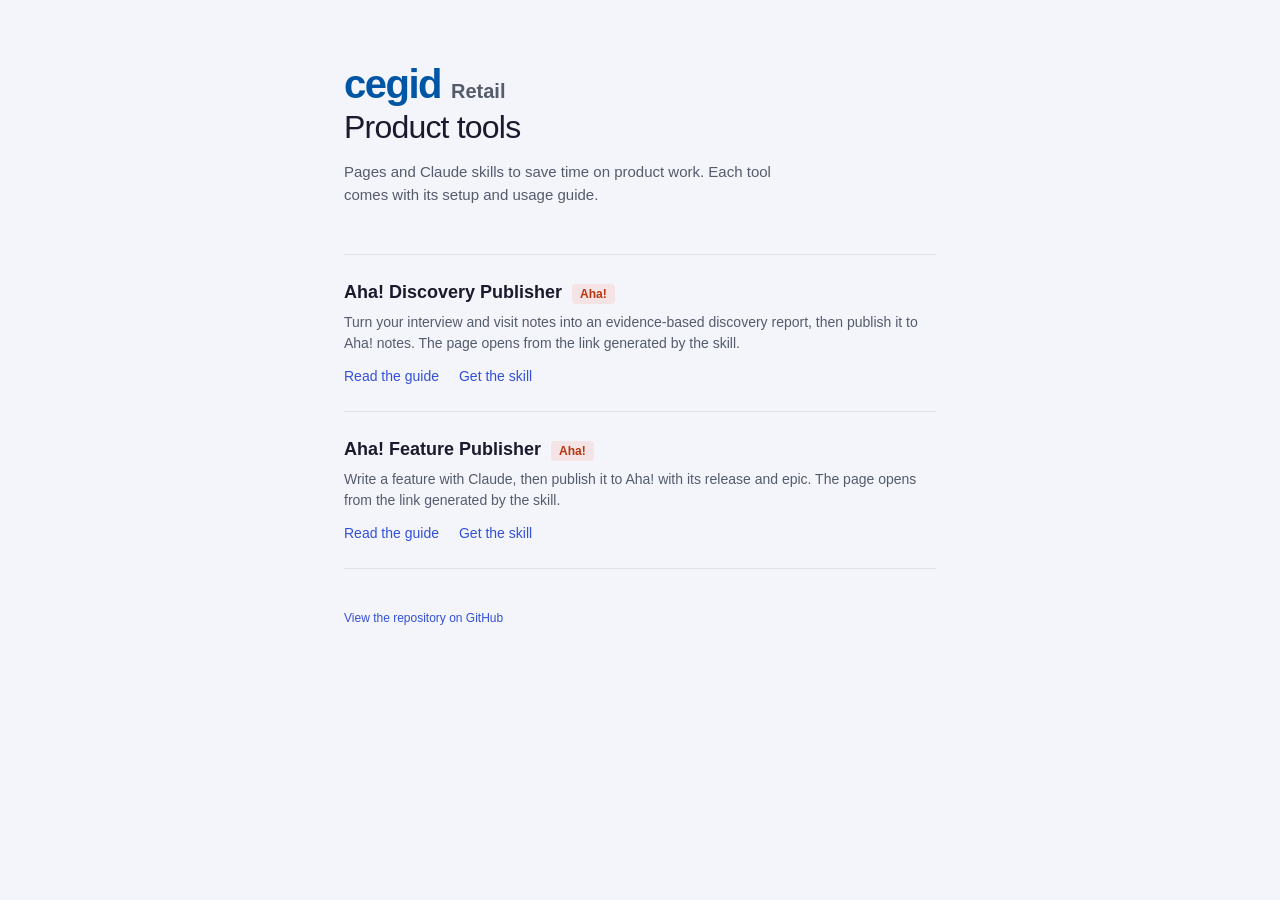
==== commit 793022ff: "Update index.html" ====
--- a/index.html
+++ b/index.html
@@ -4,7 +4,7 @@
 <meta charset="UTF-8">
 <meta name="viewport" content="width=device-width, initial-scale=1">
 <title>Cegid Retail · Outils produit</title>
-<link rel="icon" href="data:image/svg+xml,<svg xmlns='http://www.w3.org/2000/svg' viewBox='0 0 100 100'><text y='.9em' font-size='90'>🧰</text></svg>">
+<link rel="icon" href="data:image/svg+xml,<svg xmlns='http://www.w3.org/2000/svg' viewBox='0 0 100 100'><text y='.9em' font-size='90'>🤖</text></svg>">
 <style>
   :root {
     --bg: #f4f5fb;
@@ -38,7 +38,9 @@
   }
   main { max-width: 640px; margin: 0 auto; padding: 64px 24px 48px; }
   header { margin-bottom: 48px; }
-  .brand { font-size: 32px; font-weight: 800; letter-spacing: -0.8px; color: var(--brand); line-height: 1.1; }
+  .brand { display: flex; align-items: baseline; gap: 10px; line-height: 1; margin-bottom: 6px; }
+  .logo-cegid { font-size: 40px; font-weight: 800; letter-spacing: -1.5px; color: var(--brand); }
+  .brand-sub { font-size: 20px; font-weight: 600; color: var(--text-secondary); }
   h1 { font-size: 32px; font-weight: 400; letter-spacing: -0.8px; line-height: 1.1; }
   .intro { margin-top: 16px; color: var(--text-secondary); font-size: 15px; max-width: 52ch; }
   ul { list-style: none; border-top: 1px solid var(--rule); }
@@ -57,7 +59,7 @@
 <body>
 <main>
   <header>
-    <div class="brand">Cegid Retail</div>
+    <div class="brand" aria-label="Cegid Retail"><span class="logo-cegid">cegid</span><span class="brand-sub">Retail</span></div>
     <h1 data-i18n="title">Outils produit</h1>
     <p class="intro" data-i18n="intro">Des pages et des skills Claude pour gagner du temps sur le travail produit. Chaque outil a son guide d'installation et d'utilisation.</p>
   </header>
@@ -65,13 +67,24 @@
   <ul>
     <li>
       <div class="tool-head">
+        <h2>Aha! Discovery Publisher</h2>
+        <span class="tag">Aha!</span>
+      </div>
+      <p class="tool-desc" data-i18n="disc-desc">Transformez vos notes d'entretiens et de visites en un rapport de discovery étayé, puis publiez-le dans les notes Aha!. La page s'ouvre depuis le lien généré par le skill.</p>
+      <div class="links">
+        <a href="https://github.com/berenaud/cegid-retail/blob/main/aha/discovery/README.md" data-i18n="guide">Lire le guide</a>
+        <a href="https://github.com/berenaud/cegid-retail/tree/main/aha/discovery/skill/cegid-retail-discovery-report" data-i18n="skill">Récupérer le skill</a>
+      </div>
+    </li>
+    <li>
+      <div class="tool-head">
         <h2>Aha! Feature Publisher</h2>
         <span class="tag">Aha!</span>
       </div>
       <p class="tool-desc" data-i18n="aha-desc">Rédigez une feature avec Claude, puis publiez-la dans Aha! en choisissant sa release et son épic. La page s'ouvre depuis le lien généré par le skill.</p>
       <div class="links">
-        <a href="https://github.com/berenaud/cegid-retail/blob/main/aha/README.md" data-i18n="guide">Lire le guide</a>
-        <a href="https://github.com/berenaud/cegid-retail/tree/main/aha/skill/cegid-retail-feature-generator" data-i18n="skill">Récupérer le skill</a>
+        <a href="https://github.com/berenaud/cegid-retail/blob/main/aha/feature/README.md" data-i18n="guide">Lire le guide</a>
+        <a href="https://github.com/berenaud/cegid-retail/tree/main/aha/feature/skill/cegid-retail-feature-generator" data-i18n="skill">Récupérer le skill</a>
       </div>
     </li>
   </ul>
@@ -88,6 +101,7 @@
     'guide': 'Read the guide',
     'skill': 'Get the skill',
     'repo': 'View the repository on GitHub',
+    'disc-desc': 'Turn your interview and visit notes into an evidence-based discovery report, then publish it to Aha! notes. The page opens from the link generated by the skill.',
   };
   if (!navigator.language?.startsWith('fr')) {
     document.documentElement.lang = 'en';
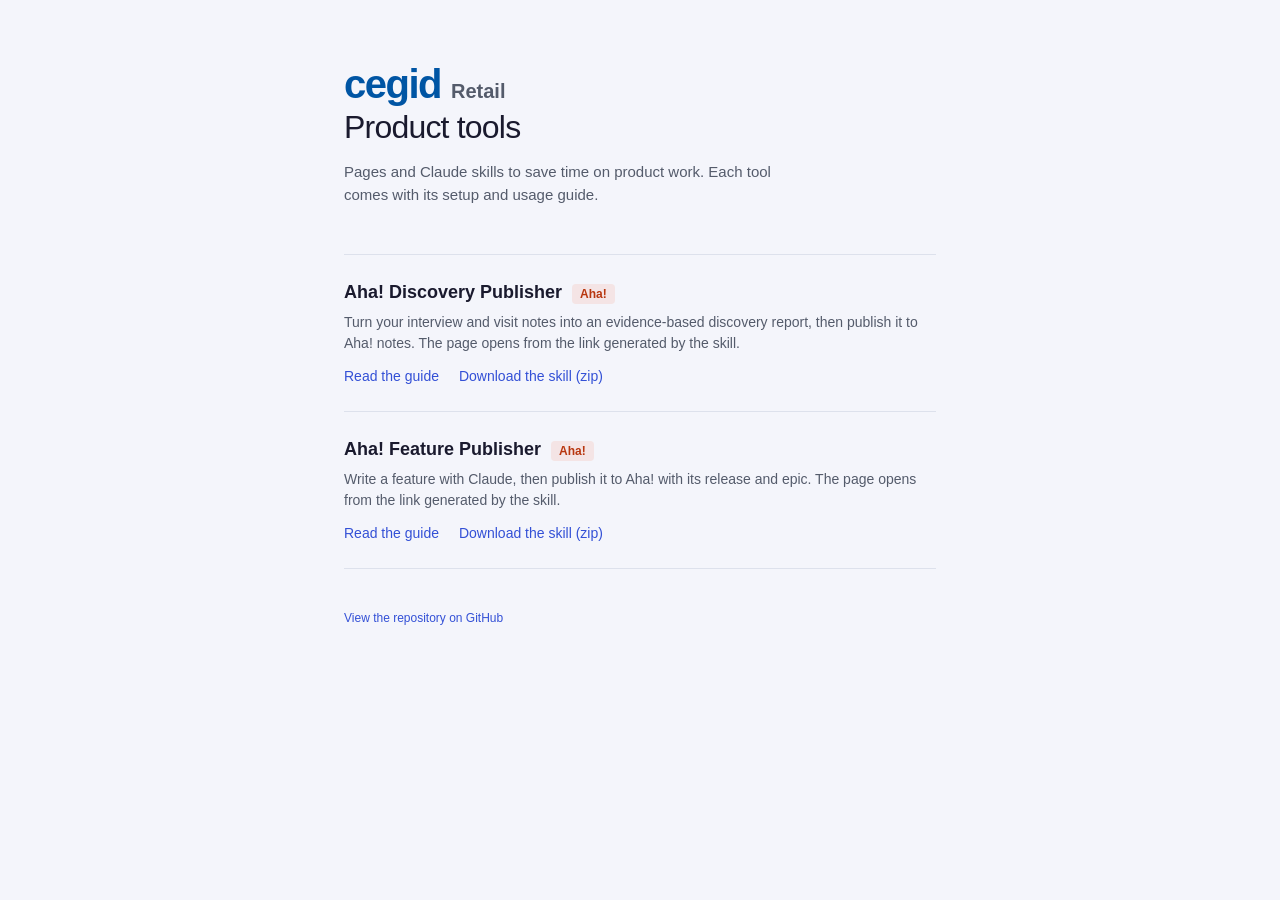
==== commit 577136fe: "Add files via upload" ====
--- a/index.html
+++ b/index.html
@@ -73,7 +73,7 @@
       <p class="tool-desc" data-i18n="disc-desc">Transformez vos notes d'entretiens et de visites en un rapport de discovery étayé, puis publiez-le dans les notes Aha!. La page s'ouvre depuis le lien généré par le skill.</p>
       <div class="links">
         <a href="https://github.com/berenaud/cegid-retail/blob/main/aha/discovery/README.md" data-i18n="guide">Lire le guide</a>
-        <a href="https://github.com/berenaud/cegid-retail/tree/main/aha/discovery/skill/cegid-retail-discovery-report" data-i18n="skill">Récupérer le skill</a>
+        <a href="https://github.com/berenaud/cegid-retail/releases/download/skill-latest/cegid-retail-discovery-report.zip" data-i18n="skill">Télécharger le skill (zip)</a>
       </div>
     </li>
     <li>
@@ -84,7 +84,7 @@
       <p class="tool-desc" data-i18n="aha-desc">Rédigez une feature avec Claude, puis publiez-la dans Aha! en choisissant sa release et son épic. La page s'ouvre depuis le lien généré par le skill.</p>
       <div class="links">
         <a href="https://github.com/berenaud/cegid-retail/blob/main/aha/feature/README.md" data-i18n="guide">Lire le guide</a>
-        <a href="https://github.com/berenaud/cegid-retail/tree/main/aha/feature/skill/cegid-retail-feature-generator" data-i18n="skill">Récupérer le skill</a>
+        <a href="https://github.com/berenaud/cegid-retail/releases/download/skill-latest/cegid-retail-feature-generator.zip" data-i18n="skill">Télécharger le skill (zip)</a>
       </div>
     </li>
   </ul>
@@ -99,7 +99,7 @@
     'intro': 'Pages and Claude skills to save time on product work. Each tool comes with its setup and usage guide.',
     'aha-desc': 'Write a feature with Claude, then publish it to Aha! with its release and epic. The page opens from the link generated by the skill.',
     'guide': 'Read the guide',
-    'skill': 'Get the skill',
+    'skill': 'Download the skill (zip)',
     'repo': 'View the repository on GitHub',
     'disc-desc': 'Turn your interview and visit notes into an evidence-based discovery report, then publish it to Aha! notes. The page opens from the link generated by the skill.',
   };
